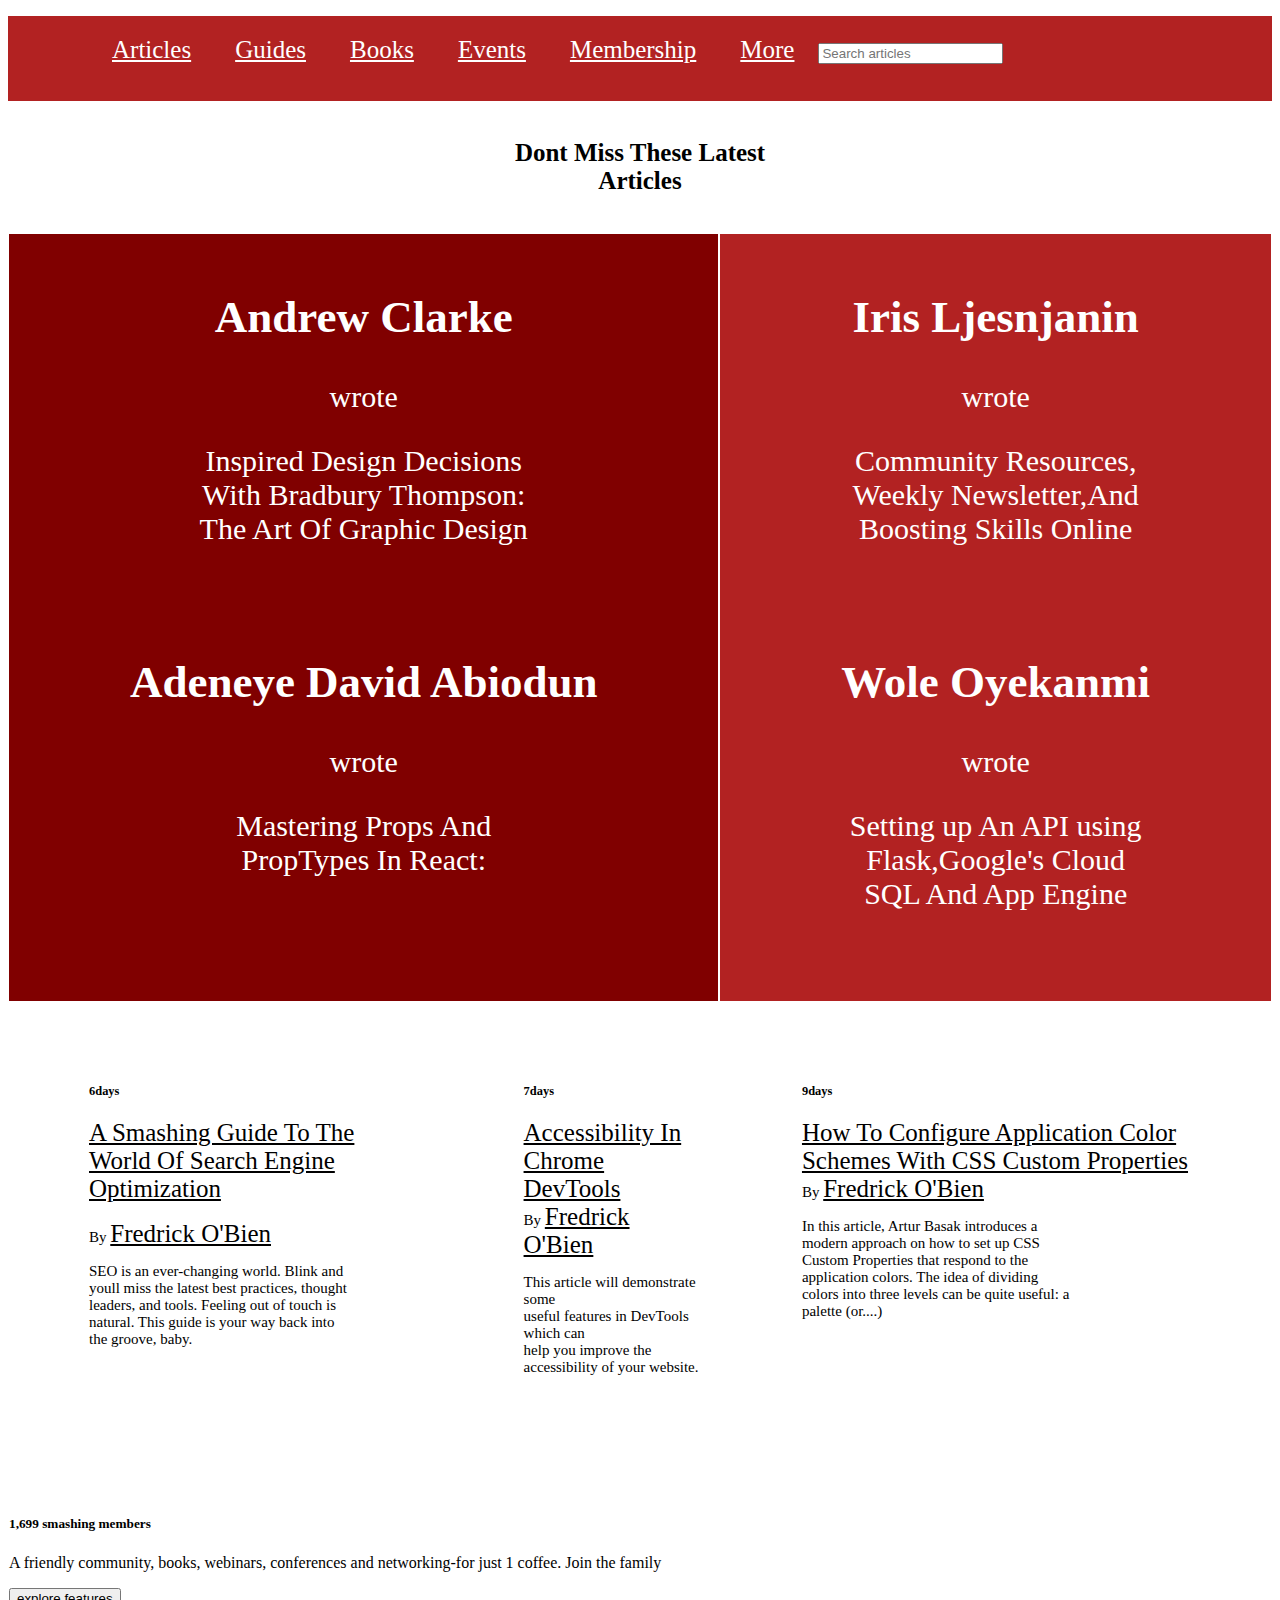
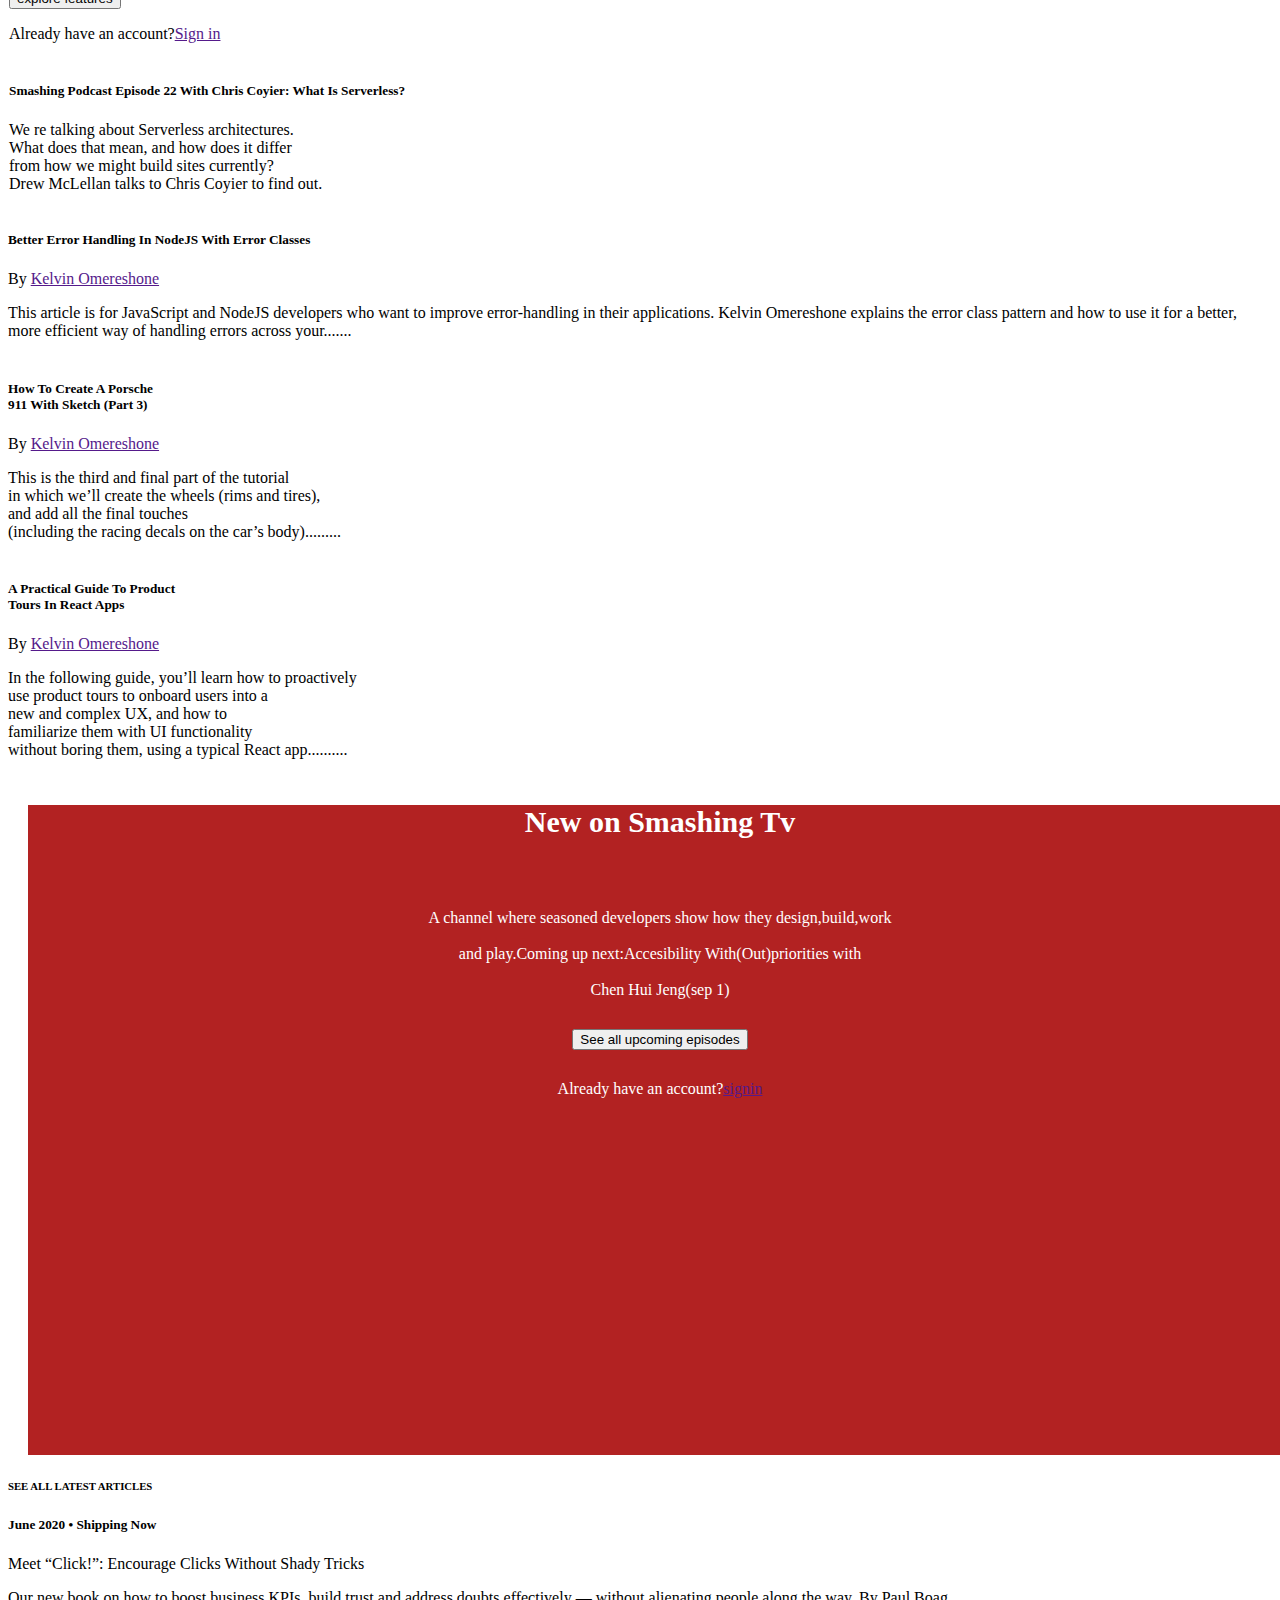
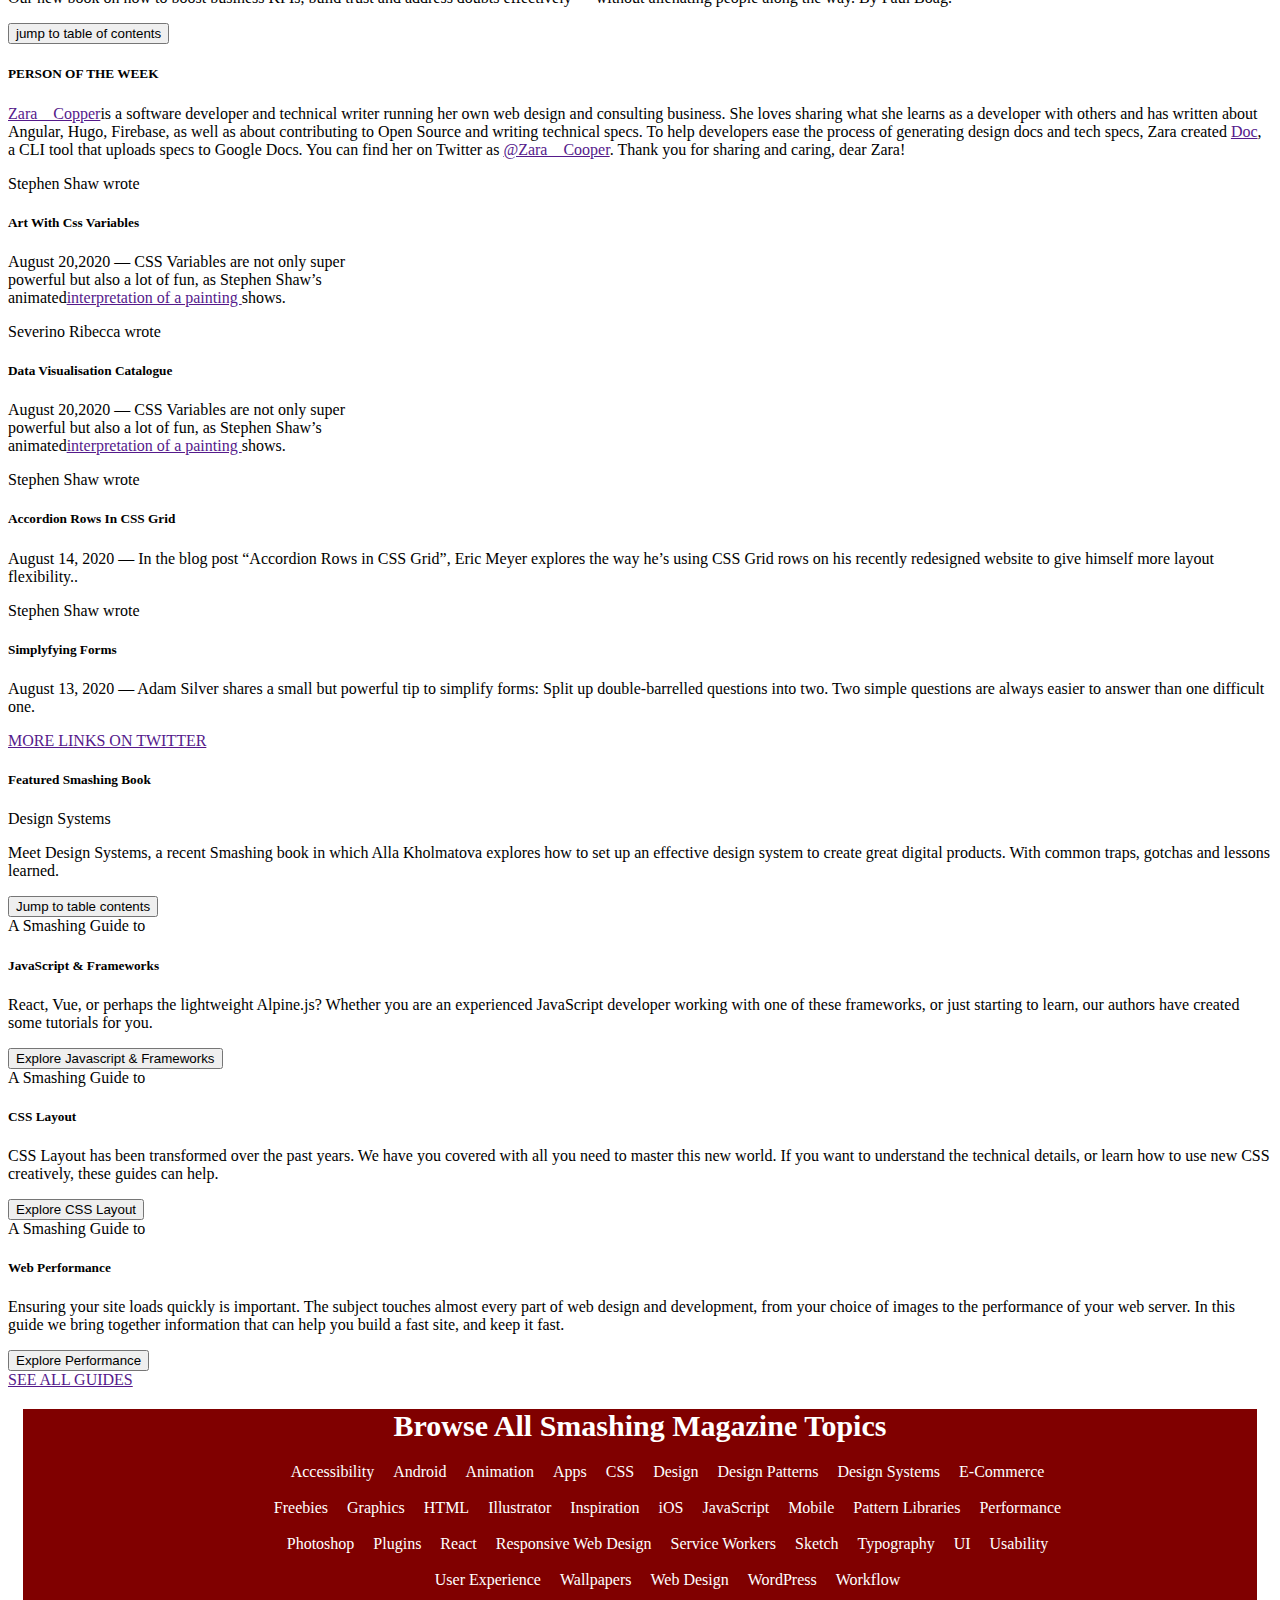
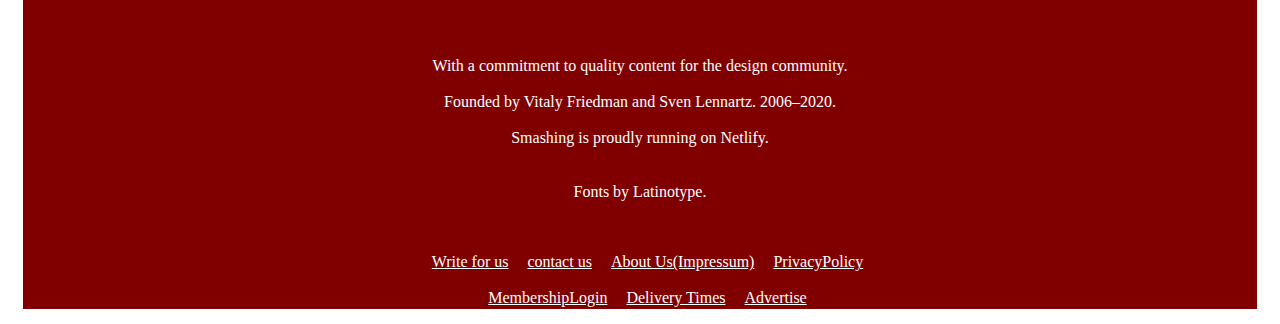
==== index.html @ a6d708fc "Add index.html and style.css" ====
<!DOCTYPE html>
<html>
<head>
	<title>Smashing Magazine</title>
	<link rel="stylesheet" type="text/css" href="style.css">
</head>
<body>
	<nav id="topbar">
		<ul>
			<li><a href=""><img src=""></a></li>
			<li><a href="">Articles</a></li>
			<li><a href="">Guides</a></li>
			<li><a href="">Books</a></li>
			<li><a href="">Events</a></li>
			<li><a href="">Membership</a></li>
			<li><a href="">More</a></li>
             <li><input type="search" name="search" placeholder="Search articles"></li>
		</ul>
		
	</nav>
	
		<div class="grid-container">

  <div class="item1">
  <h1>Dont Miss These Latest
  		<br>
Articles</h1>
 
</div>
  <div class="item2">
  	 <h2>Andrew Clarke</h2>
		<span>wrote</span>
		<p>Inspired Design Decisions<br> With Bradbury Thompson: <br>
		The Art Of Graphic Design</p>


		</div>
   <div class="item3">
   	<h2>Wole Oyekanmi</h2>
		<span>wrote</span>
		<p>Setting up An API using <br> Flask,Google's Cloud  <br>
		SQL And App Engine</p>
  
</div>
    <div class="item4">
    	<h2>Iris Ljesnjanin</h2>
		<span>wrote</span>
		<p>Community Resources,<br> Weekly Newsletter,And <br>
		Boosting Skills Online</p>
   
</div>
    <div class="item5">
     <h2>Adeneye David Abiodun</h2>
		<span>wrote</span>
		<p>Mastering Props And<br> PropTypes In React: <br>
		</p>
</div>
 
</div>

<div class="main">
	<div class="days6">
		<h5>6days</h5>
		<a href="">A Smashing Guide To The 

			World Of Search Engine  Optimization</a>
		<br>
		<br>
		<span>By <a href="">Fredrick O'Bien</a></span>
		<p>SEO is an ever-changing world. Blink and<br> 
		youll miss the latest best practices, thought <br>
		leaders, and tools. Feeling out of touch is<br>
	 natural. This guide is your way back into <br>
	the groove, baby.</p>
		
	</div>
	<div class="days7">
			<h5>7days</h5>
			<a href="">Accessibility In Chrome DevTools</a>
			
            <br>
			<span>By <a href="">Fredrick O'Bien</a></span>
		<p>This article will demonstrate some <br>
			useful features in DevTools which can <br>
		 help you improve the accessibility of your website.
      </p>
	</div>

	<div class="days9">
			<h5>9days</h5>
			<a href="">How To Configure Application 

		Color Schemes With CSS Custom Properties</a>
			<br>
			<span>By <a href="">Fredrick O'Bien</a></span>
		<p>In this article, Artur Basak introduces a <br>
		 modern approach on how to set up CSS <br>
		  Custom Properties that respond to the <br>
		   application colors. The idea of dividing <br>
		   colors into three levels can be quite useful: a <br>
		palette (or....)</p>
	</div>
	

			
	</div>
	
</div>

<div class="chatspot">
<div class="members">
	<h5>1,699 smashing  members</h5>
	<p> A friendly community, books, webinars, conferences and networking-for just 1 coffee.
Join the  family</p>
<button>explore features</button>
  <p>Already have an account?<a href="">Sign in</a></p>
	
</div>
<div class="podcast">
	<h5>Smashing Podcast Episode 22 With Chris Coyier: What Is Serverless?</h5>
	<p>We re talking about Serverless architectures.<br> 
		What does that mean, and how does it differ <br>
		from how we might build sites currently?<br>
	Drew McLellan talks to Chris Coyier to find out.</p>
</div>
</div>
<div class="contain">
<div class="con1">
	<h5>Better Error Handling In NodeJS With Error Classes</h5>
	<span>By <a href="">Kelvin Omereshone</a></span>
	<p>This article is for JavaScript and NodeJS developers who want to improve error-handling in their applications. Kelvin Omereshone explains the error class pattern and how to use it for a better, more efficient way of handling errors across your.......</p>
</div>
<div class="con2">
	<h5>How To Create A Porsche <br>911 With Sketch (Part 3)</h5>
	<span>By <a href="">Kelvin Omereshone</a></span>
	<p>This is the third and final part of the tutorial<br> in which we’ll create the wheels (rims and tires),<br> and add all the final touches<br> (including the racing decals on the car’s body).........</p>
</div>
		
<div class="con3">
	<h5>A Practical Guide To Product<br> Tours In React Apps</h5>
	<span>By <a href="">Kelvin Omereshone</a></span>
	<p>In the following guide, you’ll learn how to proactively <br>use product tours to onboard users into a <br>new and complex UX, and how to <br> familiarize them with UI functionality <br>without boring them, using a typical React app..........</p>
</div>
</div>
 <div class="smashingTv">
 	<center><h6>New on Smashing Tv</h6>
 	
	<p>A channel where seasoned  developers show how they design,build,work <br>
		<br>
	and play.Coming up next:Accesibility With(Out)priorities with
	<br>
	<br>
	 Chen Hui Jeng(sep 1)</p>
	<button>See all upcoming episodes</button>
	<p>Already have an account?<a href="">signin</a></p>
	</center>
 	
 </div>
 <div class="latest">
 	<h6>SEE ALL LATEST ARTICLES</h6>
 	
 </div>
 <div class="june2020">
 	<h5>June 2020 • Shipping Now</h5>
 	<span>Meet “Click!”: Encourage Clicks
Without Shady Tricks</span>
<p>Our new book on how to boost business KPIs, build trust and address doubts effectively — without alienating people along the way. By Paul Boag.</p>
<button>jump to table of contents</button>
<img src="">
 </div>
 <div class="personWeek">
 	<h5>PERSON OF THE WEEK</h5>

 	<p><a href="">Zara__Copper</a>is a software developer and technical writer running her own web design and consulting business. She loves sharing what she learns as a developer with others and has written about Angular, Hugo, Firebase, as well as about contributing to Open Source and writing technical specs. To help developers ease the process of generating design docs and tech specs, Zara created <a href="">Doc</a>, a CLI tool that uploads specs to Google Docs. You can find her on Twitter as <a href="">@Zara__Cooper</a>. Thank you for sharing and caring, dear Zara!</p>
 	
 </div>
 <div class="">
 	<div class="practical">
 		<span>Stephen Shaw wrote</span>
	<h5>Art With Css Variables</h5>
	
	<p>August 20,2020 — CSS Variables are not only super<br> powerful but also a lot of fun, as Stephen Shaw’s <br>animated<a href="">interpretation of a painting </a>shows.</p>
</div>

	<div class="data">
 		<span>Severino Ribecca wrote</span>
	<h5>Data Visualisation Catalogue</h5>
	
	<p>August 20,2020 — CSS Variables are not only super<br> powerful but also a lot of fun, as Stephen Shaw’s <br>animated<a href="">interpretation of a painting </a>shows.</p>
</div>

	<div class="accordion">
 		<span>Stephen Shaw wrote</span>
	<h5>Accordion Rows In CSS Grid</h5>
	
	<p>August 14, 2020 — In the blog post “Accordion Rows in CSS Grid”, Eric Meyer explores the way he’s using CSS Grid rows on his recently redesigned website to give himself more layout flexibility..</p>
</div>

<div class="forms">
 		<span>Stephen Shaw wrote</span>
	<h5>Simplyfying Forms</h5>
	
	<p>August 13, 2020 — Adam Silver shares a small but powerful tip to simplify forms: Split up double-barrelled questions into two. Two simple questions are always easier to answer than one difficult one.</p>
</div>

 </div>
 <div class="links">
 <a href="">MORE LINKS ON TWITTER</a>
 </div>
 <div class="smashingbox">
 	<h5>Featured Smashing Book</h5>
 	<span>Design Systems</span>
 	<p>Meet Design Systems, a recent Smashing book in which Alla Kholmatova explores how to set up an effective design system to create great digital products. With common traps, gotchas and lessons learned.</p>
 	<button>Jump to table contents</button>
 	
 </div>

<div>
 <div class="javaScriptframe">
 	<span>A Smashing Guide to</span>
 	<h5>JavaScript & Frameworks</h5>
 	<p>React, Vue, or perhaps the lightweight Alpine.js? Whether you are an experienced JavaScript developer working with one of these frameworks, or just starting to learn, our authors have created some tutorials for you.</p>
 	<button>Explore Javascript & Frameworks</button>
 	
 </div>

  <div class="javaScriptframe">
 	<span>A Smashing Guide to</span>
 	<h5>CSS Layout</h5>
 	<p>CSS Layout has been transformed over the past years. We have you covered with all you need to master this new world. If you want to understand the technical details, or learn how to use new CSS creatively, these guides can help.</p>
 	<button>Explore CSS Layout</button>
 	
 </div>
   <div class="javaScriptframe">
 	<span>A Smashing Guide to</span>
 	<h5>Web Performance</h5>
 	<p>Ensuring your site loads quickly is important. The subject touches almost every part of web design and development, from your choice of images to the performance of your web server. In this guide we bring together information that can help you build a fast site, and keep it fast.</p>
 	<button>Explore Performance</button>
 	
 </div>

<div class="newsletter">
	
</div>


</div>
<div class="see">
	<a href="">SEE ALL GUIDES</a>
	
</div>
<footer>
	<center>
	<h6>Browse All Smashing Magazine Topics</h6>
	<ul>

		<li>Accessibility</li>
		<li>Android</li>
		<li>Animation</li>
		<li>Apps</li>
		<li>CSS</li>
		<li>Design</li>
		<li>Design Patterns</li>
		<li>Design  Systems</li>
		<li>E-Commerce</li>
		<br>
		<br>
		<li> Freebies</li>
		<li>Graphics</li>
		<li>HTML</li>
		<li>Illustrator</li>
		<li>Inspiration</li>
		<li>iOS</li>
		<li>JavaScript</li>
		<li>Mobile</li>
		<li>Pattern Libraries</li>
		<li>Performance</li>
		<br>
		<br>
		<li>Photoshop</li>
		<li>Plugins</li>
		<li>React</li>
		<li>Responsive Web Design</li>
		<li>Service Workers</li>
		<li>Sketch</li>
		<li>Typography</li>
		<li>UI</li>
		<li>Usability</li>
		<br>
		<br>
		<li>User Experience</li>
		<li>Wallpapers</li>
		<li>Web Design</li>
		<li>WordPress</li>
		<li>Workflow</li>
	</ul>
	<br>
	<br>

	<p>With a commitment to quality content for the design community.
		<br>
		<br>

Founded by Vitaly Friedman and Sven Lennartz. 2006–2020.
<br>
<br>

Smashing is proudly running on Netlify.
<br>
<br>
<br>

Fonts by Latinotype.</p>
<br>
<br>
<a href="">Write for us</a>
<a href="">contact us</a>
<a href=""> About Us(Impressum)</a>
<a href="">PrivacyPolicy</a>
<br>
<br>
<a href="">MembershipLogin</a>
<a href="">Delivery Times</a>
<a href="">Advertise</a>
</center>
</footer>
</body>
</html>
---- style.css ----
#topbar{
	width: 100%;
	height: 85px;
	background-color: #B22222;
	
}
 #topbar a{
	color: white;
	font-size: 25px;
	margin: 20px;
	font-family: Mija;
}

 #topbar ul{
	list-style: none;
    padding-top: 20px;
	min-width: 696px;

}
ul li{
	display: inline;
}
h1{
	color: black;
	font-size: 25px;
}
h2{
	font-family: Mija;
}
h5{
	font-family: Elena;
}

.item1{grid-area: header;}
.item2 { grid-area: menu; }
.item3 { grid-area: left; }
.item4 { grid-area: right; }
.item5 { grid-area: midleft; }

.con1{grid-area: cleft;}
.con2{grid-area: cmiddle;}
.con3{grid-area:cright;}
.contain{
	display: grid;
	grid-template-areas: 
	'cleft cleft cleft'
	'cmiddle cmiddle cmiddle'
	'cright cright cright';
	grid-gap: 2px;
}

.members{grid-area:mleft;}
.podcast{grid-area: mright;}



.grid-container {
  display: grid;
  grid-template-areas:
    'header header header header header header'
    'menu menu menu right right right'
    ' menu menu menu right right right'
    'midleft midleft midleft left left left';
     grid-gap: 2px;
    padding: 1px;

}

.chatspot{
	display: grid;
	grid-template-areas: 
	'mleft mleft mleft'
	'mright mright mright';
	grid-gap: 2px;
	padding: 1px;
}
.members{

}


.days6{grid-area:dayleft; }
.days7{grid-area:daymiddle; }
.days9{grid-area:dayright; }


.main{
	display: grid;
	grid-template-areas: 
	'dayleft dayleft dayleft'
	'daymiddle daymiddle daymiddle'
	'dayright dayright dayright';
	grid-gap: 2px;
	padding: 1px;
	margin: 30px;
}
.main >div{
 padding: 20px 0;
font-family:Calibri Bold,AvenirNext,Avenir,-apple-system,BlinkMacSystemFont,Roboto Slab,Droid Serif,Segoe UI,Oxygen-Sans,Ubuntu,Cantarell,Georgia,serif;
 font-size: 15px;
  color: black;
  margin: 50px;

}
.main {

}
.days7 a{
	color: black;
	font-size: 25px;
}
.days6 a{
	color: black;
	font-size: 25px;
}
.days9 a{
	color: black;
	font-size: 25px;
}


.grid-container > div {
   padding: 20px 0;
  font-size: 30px;
  color: white;
  text-align: center;
}
.item3{
	background-color:#B22222;
	height: 100%;
	
}
.item4{
	background-color:#B22222;
	height: 100%;
	width: 100%;
}
.item2{
	background-color:#800000;
	height: 100%;
	}
.item5{
	background-color:#800000;
	height: 100%;
	
}
.main{
	display: inline-flex;
}
footer{
	background-color:#800000;
	height: 500px;
	margin: 15px;
	
}
footer h6{
text-align: center;
  margin: 20px;
  color: white;
  font-size: 30px;
}
footer ul li{
	color: white;
	margin-left: 15px;

}
footer a {
	color: white;
	margin-left: 15px;

}
footer p{
	color: white;
}
.smashingTv{
	background-color: #B22222;
	width: 100%;
	height: 650px;
	margin-left: 20px;
	margin-right: 20px;
}
.smashingTv h6{
	color: white;
	font-size: 30px;
	margin-top: 30px;
}
.smashingTv p{
	color: white;
	margin: 30px;
}
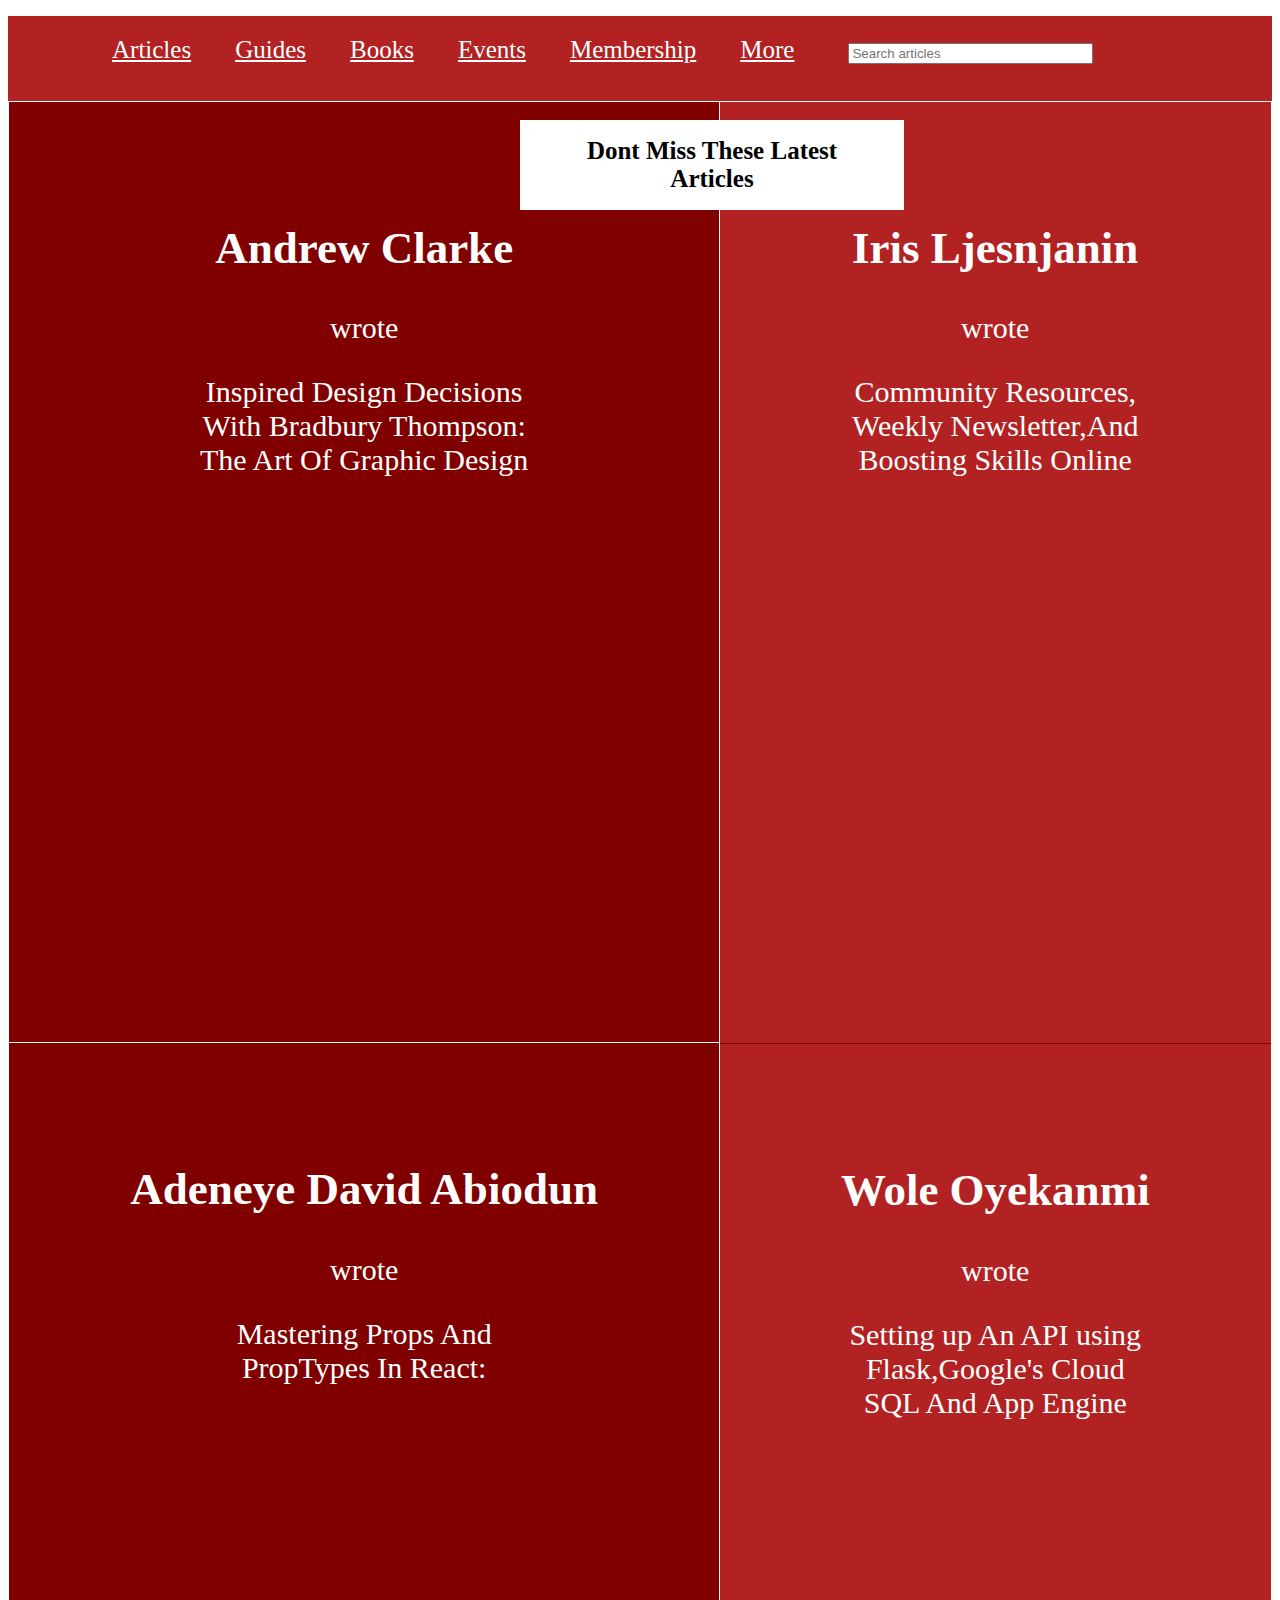
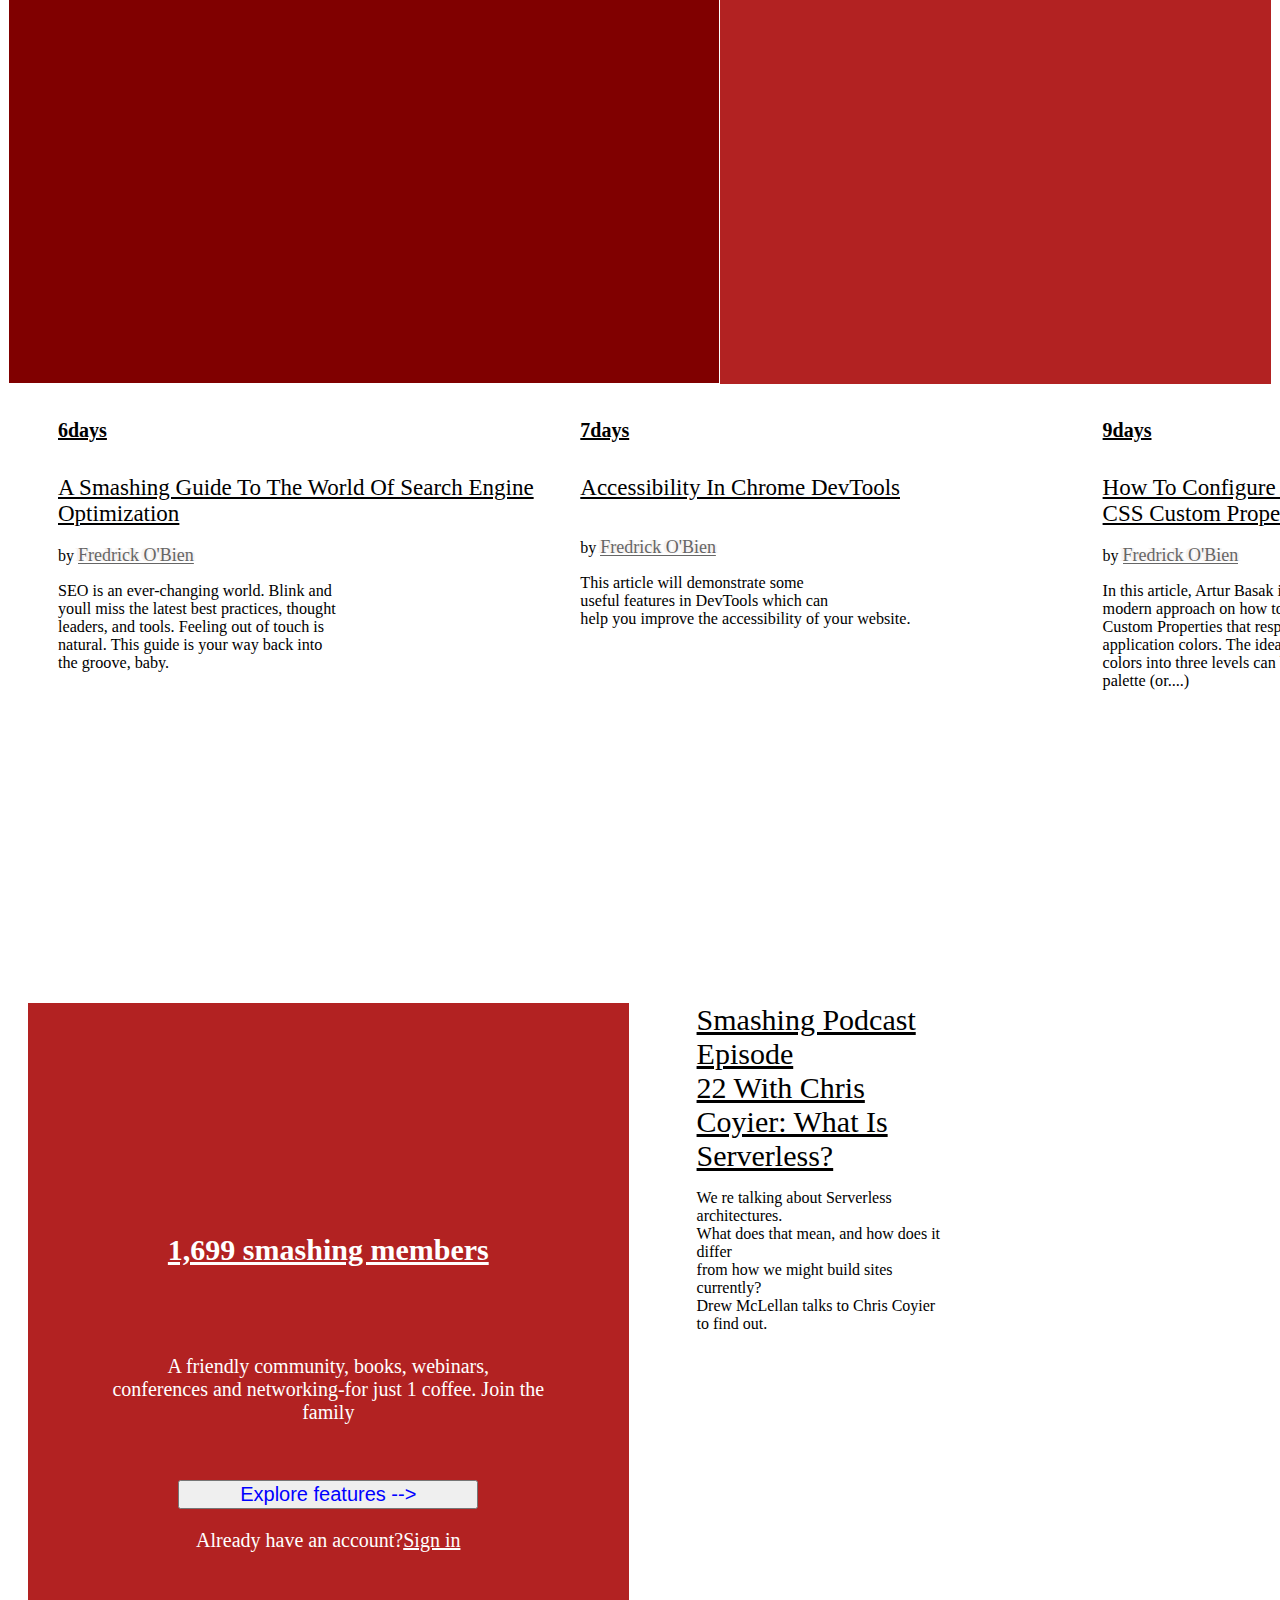
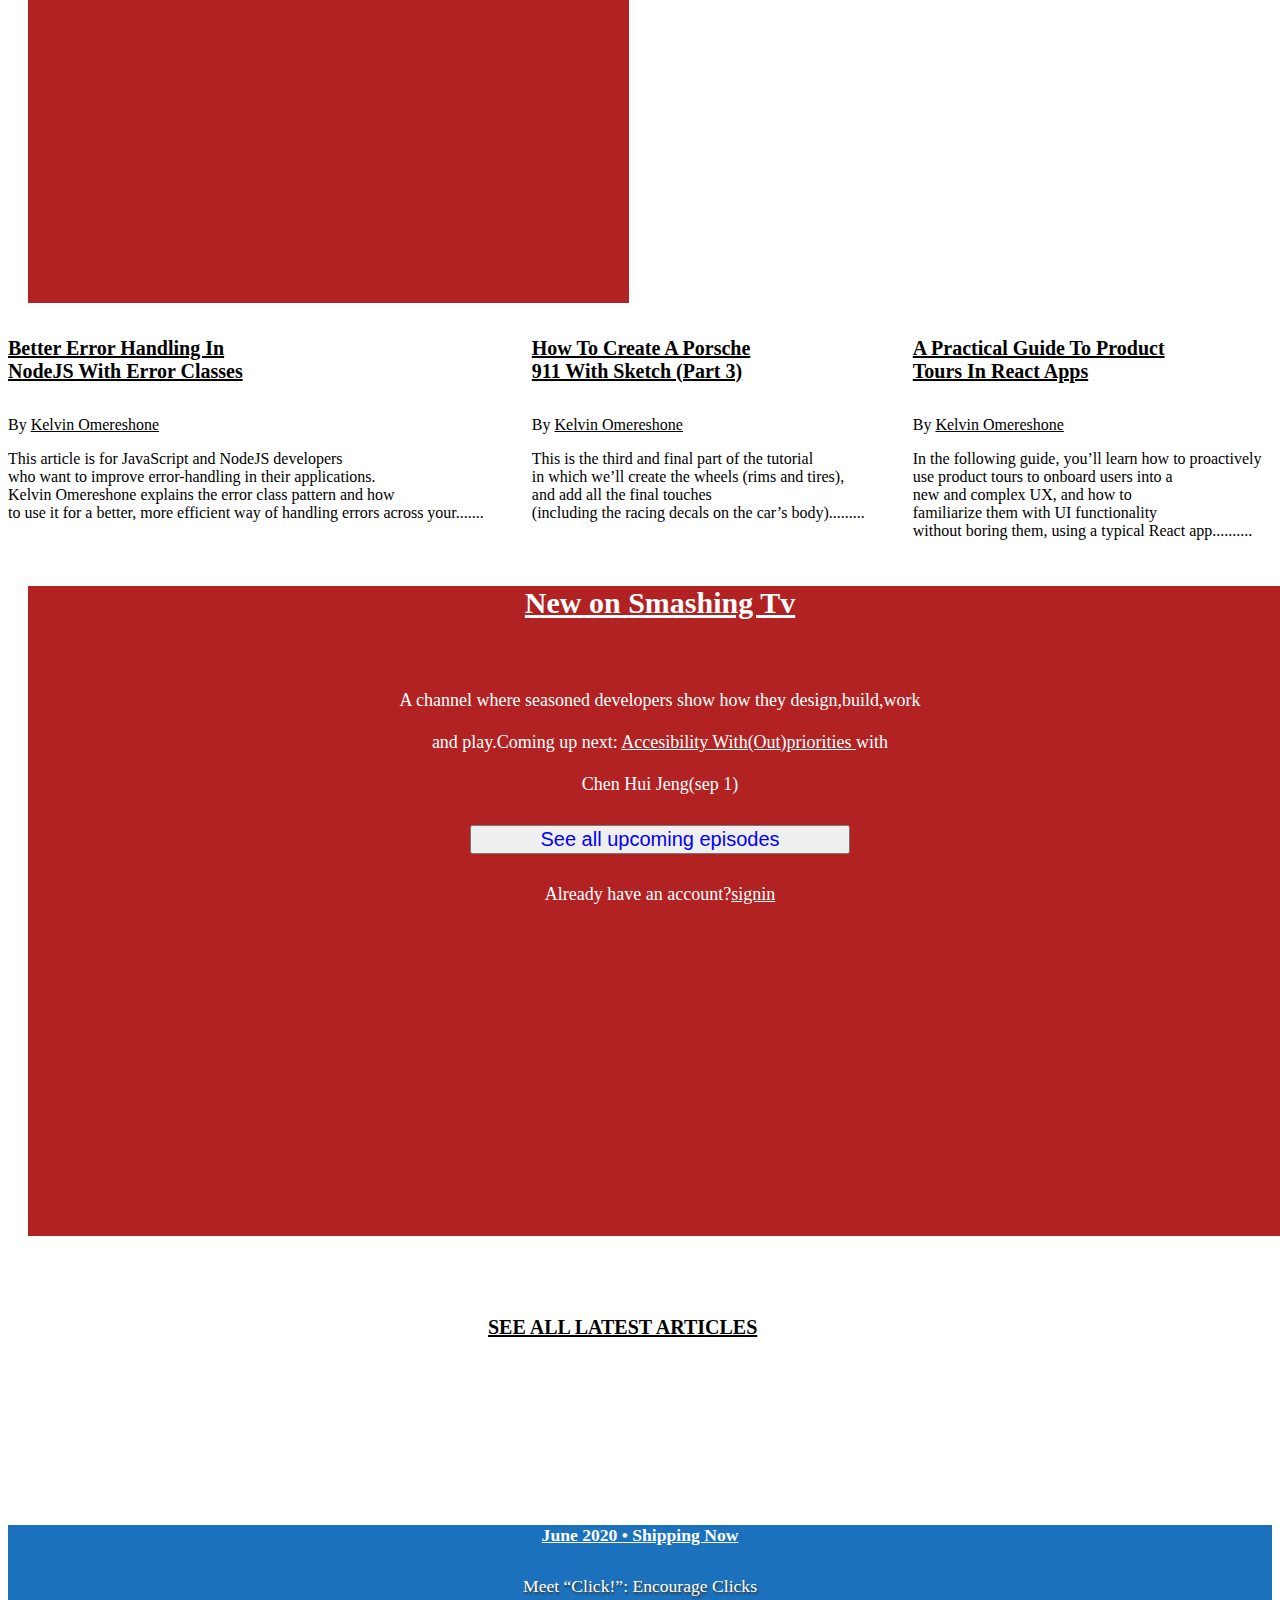
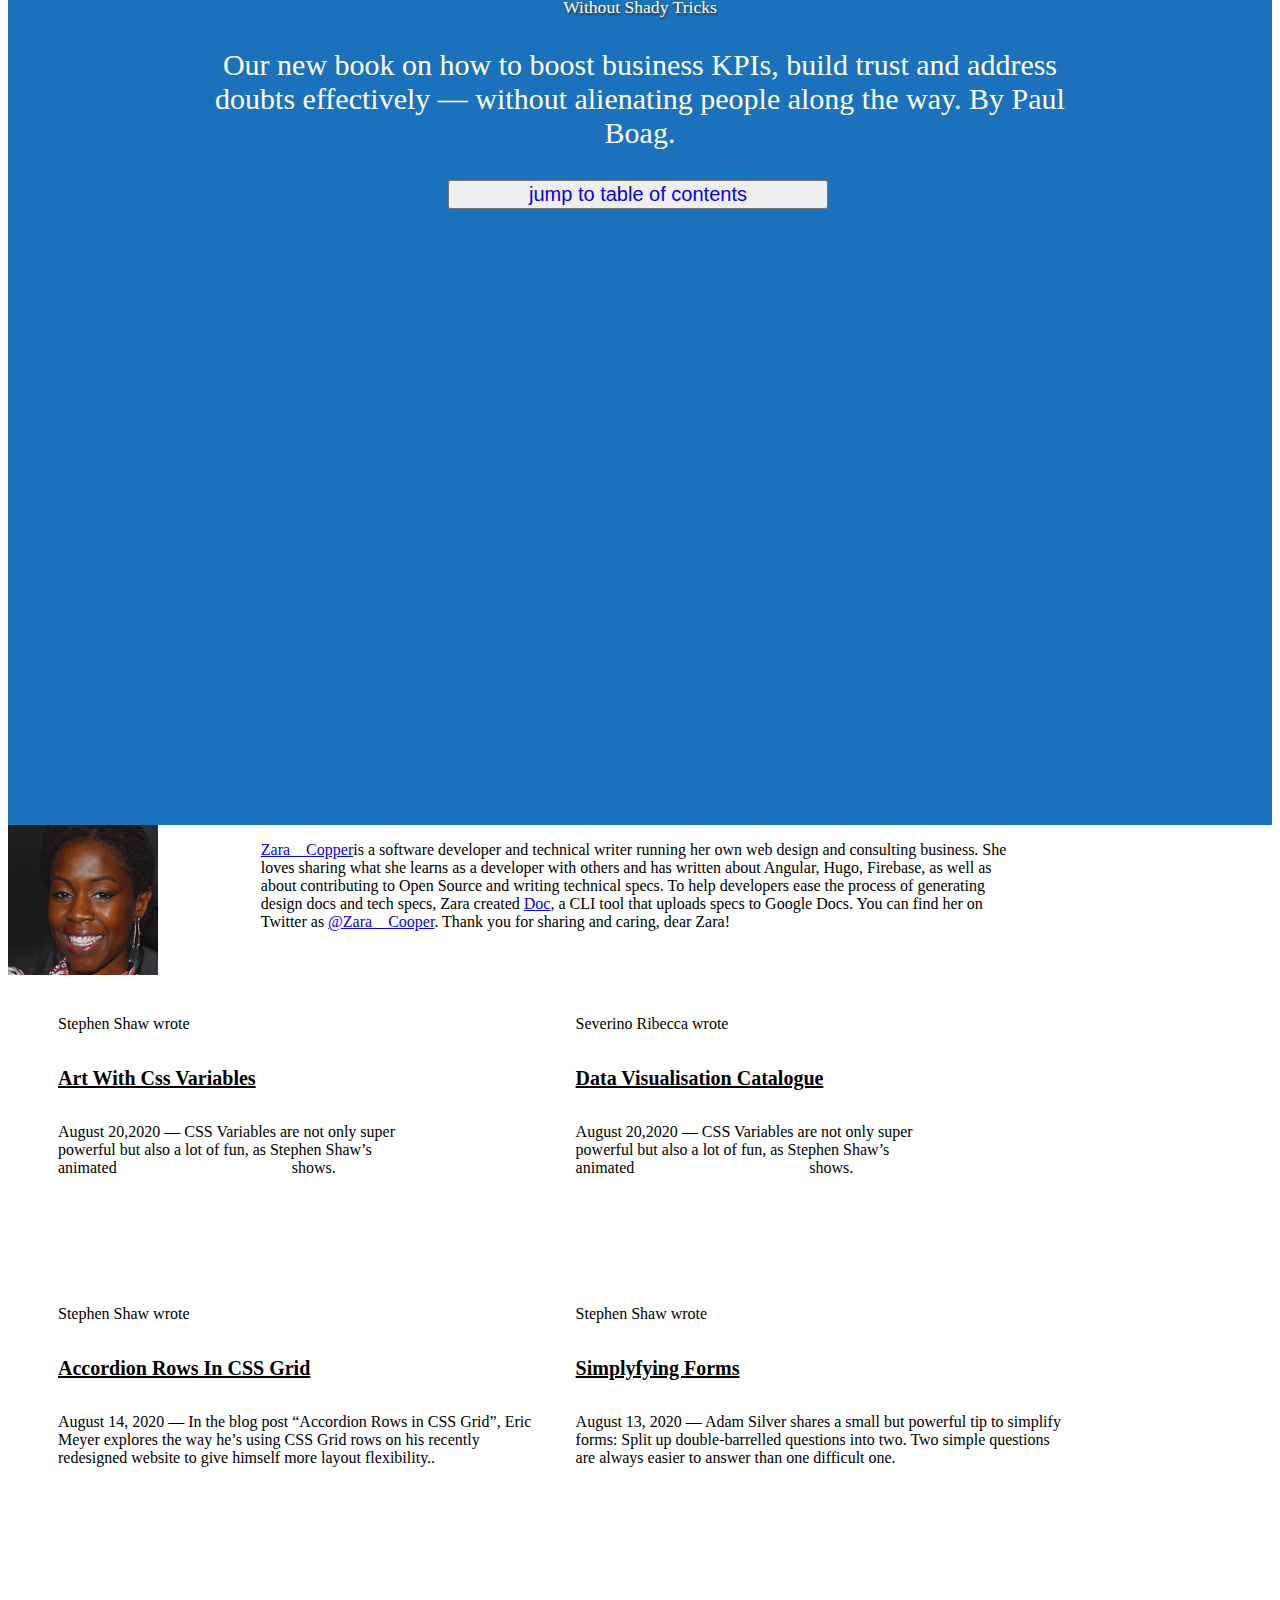
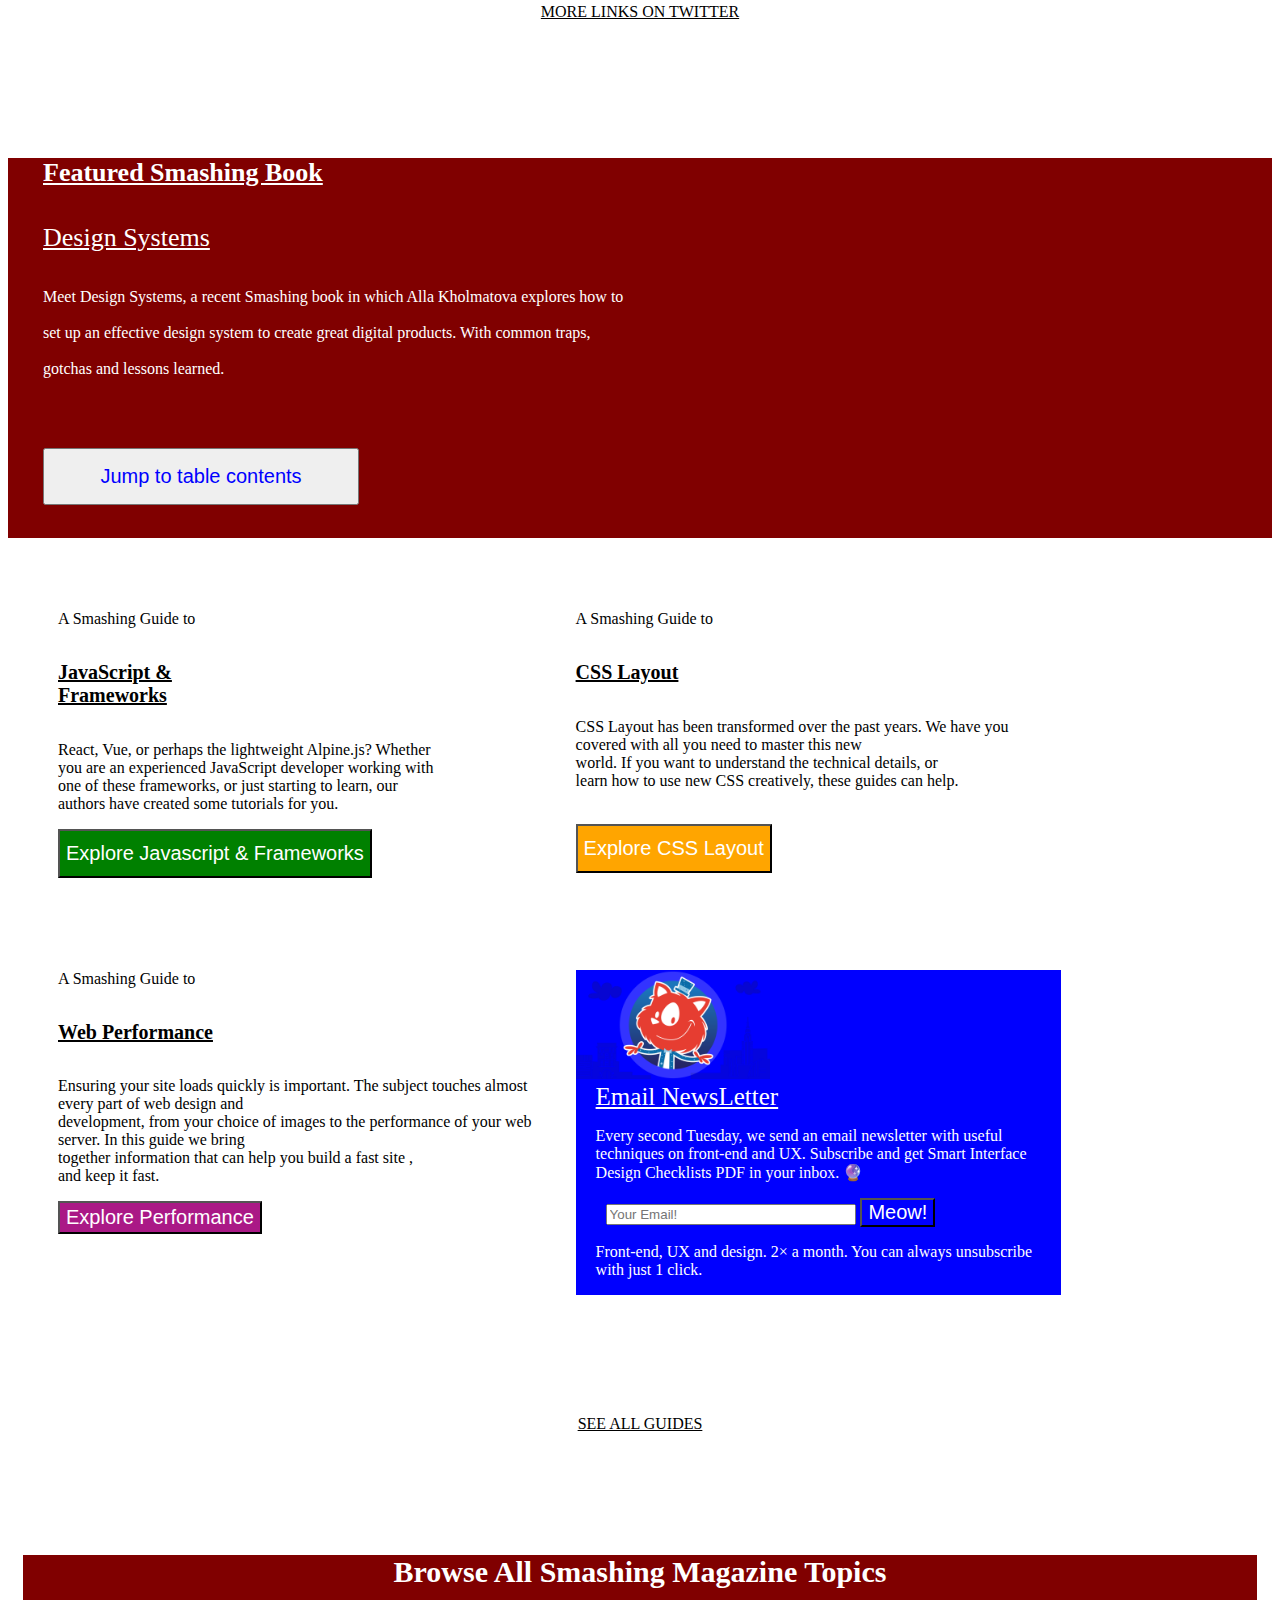
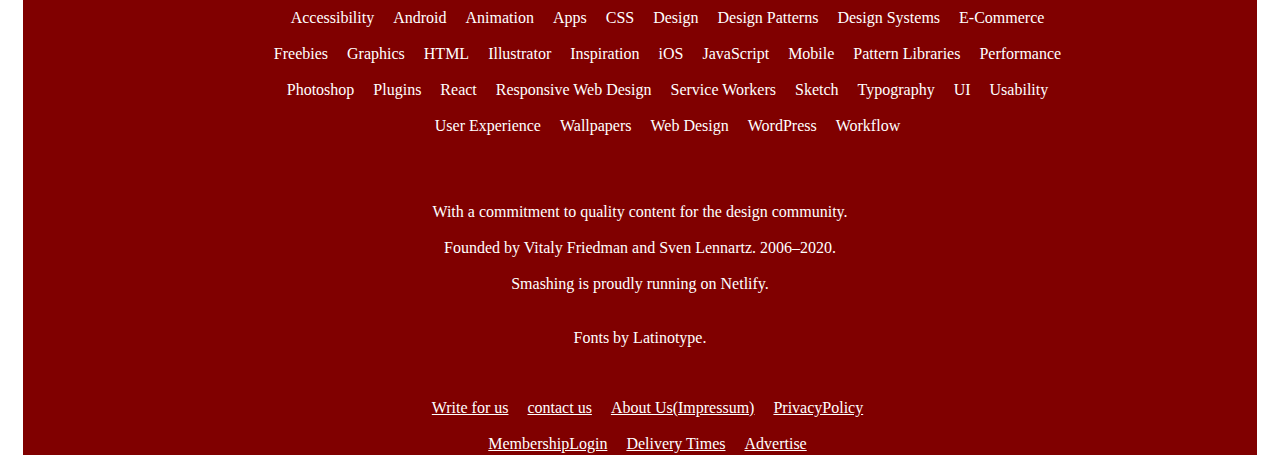
==== commit 25f7d18a: "Add doll.jpg index.html logo.jpg ny20.png style.css zara.png" ====
--- a/index.html
+++ b/index.html
@@ -14,19 +14,22 @@
 			<li><a href="">Events</a></li>
 			<li><a href="">Membership</a></li>
 			<li><a href="">More</a></li>
-             <li><input type="search" name="search" placeholder="Search articles"></li>
+             <li><input type="search" name="search"  id="search" placeholder="Search articles"></li>
 		</ul>
+		<div class="header-latest">
+	   
+	   	<h1>Dont Miss These Latest
+	  			<br>
+        Articles
+
+</h1>
+</div>
 		
 	</nav>
 	
+
 		<div class="grid-container">
 
-  <div class="item1">
-  <h1>Dont Miss These Latest
-  		<br>
-Articles</h1>
- 
-</div>
   <div class="item2">
   	 <h2>Andrew Clarke</h2>
 		<span>wrote</span>
@@ -59,14 +62,14 @@
 </div>
 
 <div class="main">
-	<div class="days6">
+	<div class="days">
 		<h5>6days</h5>
 		<a href="">A Smashing Guide To The 
-
-			World Of Search Engine  Optimization</a>
-		<br>
-		<br>
-		<span>By <a href="">Fredrick O'Bien</a></span>
+			World Of Search Engine  
+			Optimization</a>
+		<br>
+		<br>
+		<span>by <a href="">Fredrick O'Bien</a></span>
 		<p>SEO is an ever-changing world. Blink and<br> 
 		youll miss the latest best practices, thought <br>
 		leaders, and tools. Feeling out of touch is<br>
@@ -74,25 +77,29 @@
 	the groove, baby.</p>
 		
 	</div>
-	<div class="days7">
+	<div class="days">
 			<h5>7days</h5>
 			<a href="">Accessibility In Chrome DevTools</a>
-			
+		
             <br>
-			<span>By <a href="">Fredrick O'Bien</a></span>
+             <br>
+              <br>
+            
+            
+
+			<span>by <a href="">Fredrick O'Bien</a></span>
 		<p>This article will demonstrate some <br>
 			useful features in DevTools which can <br>
 		 help you improve the accessibility of your website.
       </p>
 	</div>
 
-	<div class="days9">
+	<div class="days">
 			<h5>9days</h5>
-			<a href="">How To Configure Application 
-
-		Color Schemes With CSS Custom Properties</a>
+			<a href="">How To Configure Application Color Schemes With CSS Custom Properties</a>
 			<br>
-			<span>By <a href="">Fredrick O'Bien</a></span>
+			 <br>
+			<span>by <a href="">Fredrick O'Bien</a></span>
 		<p>In this article, Artur Basak introduces a <br>
 		 modern approach on how to set up CSS <br>
 		  Custom Properties that respond to the <br>
@@ -107,17 +114,23 @@
 	
 </div>
 
-<div class="chatspot">
+<div class="main2">
+<div class="members1">
+	<h5>1,699 smashing  members</h5>
+	<br>
+	<p> A friendly community, books, webinars,<br>
+	 conferences and networking-for just 1 coffee.
+Join the <br> family</p>
+<br>
+<br>
+<button>Explore features --></button>
+  <p>Already have an account?<a href="">Sign in</a></p>
+	
+
+</div>
 <div class="members">
-	<h5>1,699 smashing  members</h5>
-	<p> A friendly community, books, webinars, conferences and networking-for just 1 coffee.
-Join the  family</p>
-<button>explore features</button>
-  <p>Already have an account?<a href="">Sign in</a></p>
-	
-</div>
-<div class="podcast">
-	<h5>Smashing Podcast Episode 22 With Chris Coyier: What Is Serverless?</h5>
+	<a href="">Smashing Podcast Episode <br> 22 With Chris Coyier: What Is  <br>
+	Serverless?</a>
 	<p>We re talking about Serverless architectures.<br> 
 		What does that mean, and how does it differ <br>
 		from how we might build sites currently?<br>
@@ -125,29 +138,34 @@
 </div>
 </div>
 <div class="contain">
-<div class="con1">
-	<h5>Better Error Handling In NodeJS With Error Classes</h5>
+<div class="con">
+	<h5>Better Error Handling In <br>NodeJS With Error Classes</h5>
+
 	<span>By <a href="">Kelvin Omereshone</a></span>
-	<p>This article is for JavaScript and NodeJS developers who want to improve error-handling in their applications. Kelvin Omereshone explains the error class pattern and how to use it for a better, more efficient way of handling errors across your.......</p>
-</div>
-<div class="con2">
+	<p>This article is for JavaScript and NodeJS developers <br>
+	 who want to improve error-handling in their applications. <br>
+	Kelvin Omereshone explains the error class pattern and how <br>
+to use it for a better, more efficient way of handling errors across your.......</p>
+</div>
+<div class="con">
 	<h5>How To Create A Porsche <br>911 With Sketch (Part 3)</h5>
 	<span>By <a href="">Kelvin Omereshone</a></span>
 	<p>This is the third and final part of the tutorial<br> in which we’ll create the wheels (rims and tires),<br> and add all the final touches<br> (including the racing decals on the car’s body).........</p>
 </div>
 		
-<div class="con3">
+<div class="con">
 	<h5>A Practical Guide To Product<br> Tours In React Apps</h5>
 	<span>By <a href="">Kelvin Omereshone</a></span>
 	<p>In the following guide, you’ll learn how to proactively <br>use product tours to onboard users into a <br>new and complex UX, and how to <br> familiarize them with UI functionality <br>without boring them, using a typical React app..........</p>
 </div>
 </div>
  <div class="smashingTv">
- 	<center><h6>New on Smashing Tv</h6>
- 	
+ 	 <center><h6>New on Smashing Tv</h6></center>
+ 	<center>
 	<p>A channel where seasoned  developers show how they design,build,work <br>
 		<br>
-	and play.Coming up next:Accesibility With(Out)priorities with
+	
+	and play.Coming up next: <a href="">Accesibility With(Out)priorities </a> with
 	<br>
 	<br>
 	 Chen Hui Jeng(sep 1)</p>
@@ -157,24 +175,43 @@
  	
  </div>
  <div class="latest">
- 	<h6>SEE ALL LATEST ARTICLES</h6>
+ 	 
+ 	 	<h6>SEE ALL LATEST ARTICLES</h6>
+ 	
  	
  </div>
  <div class="june2020">
+ 	<center>
  	<h5>June 2020 • Shipping Now</h5>
- 	<span>Meet “Click!”: Encourage Clicks
-Without Shady Tricks</span>
-<p>Our new book on how to boost business KPIs, build trust and address doubts effectively — without alienating people along the way. By Paul Boag.</p>
+ 	<span>Meet “Click!”: Encourage Clicks<br>
+Without Shady Tricks <br></span>
+<p>Our new book on how to boost business KPIs, build trust and address <br>
+ doubts effectively — without alienating people along the way. By Paul<br>
+  Boag.</p>
 <button>jump to table of contents</button>
 <img src="">
- </div>
+</center>
+ </div>
+
+
+
  <div class="personWeek">
- 	<h5>PERSON OF THE WEEK</h5>
-
+ 
+ 	<div>
+
+ 		<img src="zara.png" width="50px;">
+ 	</div>
+
+ <div class="zara">
  	<p><a href="">Zara__Copper</a>is a software developer and technical writer running her own web design and consulting business. She loves sharing what she learns as a developer with others and has written about Angular, Hugo, Firebase, as well as about contributing to Open Source and writing technical specs. To help developers ease the process of generating design docs and tech specs, Zara created <a href="">Doc</a>, a CLI tool that uploads specs to Google Docs. You can find her on Twitter as <a href="">@Zara__Cooper</a>. Thank you for sharing and caring, dear Zara!</p>
- 	
- </div>
- <div class="">
+ </div>
+
+ 	
+ </div>
+ <br>
+ <br>
+
+ <div class="gridit">
  	<div class="practical">
  		<span>Stephen Shaw wrote</span>
 	<h5>Art With Css Variables</h5>
@@ -204,49 +241,70 @@
 </div>
 
  </div>
- <div class="links">
- <a href="">MORE LINKS ON TWITTER</a>
+ </div>
+ <div class="links" >
+  <center><a href="">MORE LINKS ON TWITTER</a></center>
  </div>
  <div class="smashingbox">
  	<h5>Featured Smashing Book</h5>
  	<span>Design Systems</span>
- 	<p>Meet Design Systems, a recent Smashing book in which Alla Kholmatova explores how to set up an effective design system to create great digital products. With common traps, gotchas and lessons learned.</p>
+ 	<p>Meet Design Systems, a recent Smashing book in which Alla Kholmatova explores how to <br> <br>
+ 		set up an effective 
+
+ 		design system to create great digital products. With common traps,<br> 
+ 		<br>gotchas and lessons learned.</p>
  	<button>Jump to table contents</button>
  	
  </div>
-
-<div>
- <div class="javaScriptframe">
+ <br>
+ <br>
+ <br>
+ <br>
+
+<div class="gridit2">
+ <div class="javaScript">
  	<span>A Smashing Guide to</span>
- 	<h5>JavaScript & Frameworks</h5>
- 	<p>React, Vue, or perhaps the lightweight Alpine.js? Whether you are an experienced JavaScript developer working with one of these frameworks, or just starting to learn, our authors have created some tutorials for you.</p>
+ 	<h5>JavaScript & <br> Frameworks</h5>
+ 	<p>React, Vue, or perhaps the lightweight Alpine.js? Whether <br> you are an experienced JavaScript developer working with <br>one of these frameworks, or just starting to learn, our <br> authors have created some tutorials for you.</p>
  	<button>Explore Javascript & Frameworks</button>
  	
  </div>
 
-  <div class="javaScriptframe">
+  <div class="css">
  	<span>A Smashing Guide to</span>
  	<h5>CSS Layout</h5>
- 	<p>CSS Layout has been transformed over the past years. We have you covered with all you need to master this new world. If you want to understand the technical details, or learn how to use new CSS creatively, these guides can help.</p>
+ 	<p>CSS Layout has been transformed over the past years. We have you covered with all you need to master this new <br>world. If you want to understand the technical details, or <br> learn how to use new CSS creatively, these guides can help.</p>
+ 	<br>
+ 	
  	<button>Explore CSS Layout</button>
  	
  </div>
-   <div class="javaScriptframe">
+   <div class="web">
  	<span>A Smashing Guide to</span>
  	<h5>Web Performance</h5>
- 	<p>Ensuring your site loads quickly is important. The subject touches almost every part of web design and development, from your choice of images to the performance of your web server. In this guide we bring together information that can help you build a fast site, and keep it fast.</p>
+ 	<p>Ensuring your site loads quickly is important. The subject touches almost every part of web design and <br> development, from your choice of images to the performance of your web server. In this guide we bring  <br>together information that can help you build a fast site , <br>
+ 	and keep it fast.</p>
+
  	<button>Explore Performance</button>
  	
  </div>
 
 <div class="newsletter">
-	
+	<img src="ny20.png" width="40%">
+	<br>
+	<label>Email NewsLetter</label>
+	<p>Every second Tuesday, we send an email newsletter with useful techniques on front-end and UX. Subscribe and get Smart Interface Design Checklists PDF in your inbox. 🔮</p>
+	<input type="email" name="email" id="email" placeholder="Your Email!">
+	<button>Meow!</button>
+	
+	<p>Front-end, UX and design. 2× a month.
+You can always unsubscribe with just 1 click.</p>
 </div>
 
 
 </div>
 <div class="see">
-	<a href="">SEE ALL GUIDES</a>
+	<center><a href="">SEE ALL GUIDES</a></center>
 	
 </div>
 <footer>
--- a/style.css
+++ b/style.css
@@ -1,7 +1,9 @@
+
 #topbar{
 	width: 100%;
 	height: 85px;
 	background-color: #B22222;
+
 	
 }
  #topbar a{
@@ -20,6 +22,14 @@
 ul li{
 	display: inline;
 }
+.header-latest{
+	width: 30%;
+    margin-left: 40%;
+	background-color: white;
+	position: absolute;
+	text-align: center;
+	top: 120px;
+	}
 h1{
 	color: black;
 	font-size: 25px;
@@ -29,93 +39,32 @@
 }
 h5{
 	font-family: Elena;
-}
-
-.item1{grid-area: header;}
+text-decoration-line: underline;
+font-size: 20px;
+}
+#search{
+	width: 20%;
+}
+
 .item2 { grid-area: menu; }
 .item3 { grid-area: left; }
 .item4 { grid-area: right; }
 .item5 { grid-area: midleft; }
 
-.con1{grid-area: cleft;}
-.con2{grid-area: cmiddle;}
-.con3{grid-area:cright;}
-.contain{
-	display: grid;
-	grid-template-areas: 
-	'cleft cleft cleft'
-	'cmiddle cmiddle cmiddle'
-	'cright cright cright';
-	grid-gap: 2px;
-}
-
-.members{grid-area:mleft;}
-.podcast{grid-area: mright;}
-
 
 
 .grid-container {
+
+	
   display: grid;
   grid-template-areas:
-    'header header header header header header'
+   
     'menu menu menu right right right'
     ' menu menu menu right right right'
     'midleft midleft midleft left left left';
-     grid-gap: 2px;
+     grid-gap: 0.2px;
     padding: 1px;
 
-}
-
-.chatspot{
-	display: grid;
-	grid-template-areas: 
-	'mleft mleft mleft'
-	'mright mright mright';
-	grid-gap: 2px;
-	padding: 1px;
-}
-.members{
-
-}
-
-
-.days6{grid-area:dayleft; }
-.days7{grid-area:daymiddle; }
-.days9{grid-area:dayright; }
-
-
-.main{
-	display: grid;
-	grid-template-areas: 
-	'dayleft dayleft dayleft'
-	'daymiddle daymiddle daymiddle'
-	'dayright dayright dayright';
-	grid-gap: 2px;
-	padding: 1px;
-	margin: 30px;
-}
-.main >div{
- padding: 20px 0;
-font-family:Calibri Bold,AvenirNext,Avenir,-apple-system,BlinkMacSystemFont,Roboto Slab,Droid Serif,Segoe UI,Oxygen-Sans,Ubuntu,Cantarell,Georgia,serif;
- font-size: 15px;
-  color: black;
-  margin: 50px;
-
-}
-.main {
-
-}
-.days7 a{
-	color: black;
-	font-size: 25px;
-}
-.days6 a{
-	color: black;
-	font-size: 25px;
-}
-.days9 a{
-	color: black;
-	font-size: 25px;
 }
 
 
@@ -127,26 +76,311 @@
 }
 .item3{
 	background-color:#B22222;
-	height: 100%;
-	
+	height: 100vh;
+	border-top: 0.1px solid #800000;
 }
 .item4{
 	background-color:#B22222;
-	height: 100%;
-	width: 100%;
+	height: 100vh;
+	
+	border-bottom: 0.1px solid #B22222;
 }
 .item2{
 	background-color:#800000;
-	height: 100%;
+	height: 100vh;
+	
+	}
+.grid-container h2{
+	margin-top: 100px;	
+	}
+.item4 h2{
+	margin-top: 100px;	
 	}
 .item5{
 	background-color:#800000;
+	height: 100vh;
+
+	
+}
+a{
+	color: white;
+}
+button{
+	font-size: 20px;
+	color: blue;
+}
+
+.main{
+	margin-left: 50px;
+	display: inline-grid;
+     
+	grid-template-columns: 30% 30% 30%;
+	grid-column-gap: 3em;
+	grid-row-gap: 7em;
+	
+}
+.main2{
+	display: inline-grid;
+	grid-template-columns: 70% 30%;
+	grid-gap: 3em;
+	color: white;
+
+
+
+}
+.main2 button{
+	width: 50%;
+}
+.contain{
+	display: grid;
+	grid-template-columns: 30% 30% 30%;
+	grid-gap: 3em;
+}
+.contain a{
+	color: black;
+	text-decoration-line: underline;
+}
+.members1{
+	background-color:#B22222;
+	
+	height: 100vh;
+	margin-top: 168px;
+    margin-left: 20px;
+    text-align: center;
+
+
+}
+.members1 h5 {
+	margin-top: 230px;
+	font-size: 30px;
+}
+.members1 p{
+	font-size: 20px;
+}
+.members{
+	color: black;
+	margin-top: 168px;
+	margin-left: 20px;
+}
+.members a{
+	color: black;
+	font-size: 30px;
+}
+.days{
+	width: 55vh;
+	height: 50vh;
+}
+.days a{
+	color:black;
+	font-size: 23px;
+}
+.days p{
+	font-size: calc(.85em + .2vw);
+
+}
+.days h5{
+	font-family: Elena;
+}
+.days span a{
+	color: #666;
+    text-decoration: none;
+    padding: 10px 0;
+    background-image: linear-gradient(#666,#666);
+    background-repeat: no-repeat;
+    background-size: 100% 1px;
+    background-position: cenpadding: 10px 0;
+    background-image: linear-gradient(#666,#666);
+    background-repeat: no-repeat;
+    background-size: 100% 1px;
+    background-position: center bottom 29%;
+    background-origin: padding-box;
+    text-shadow: 1px 0 #f6f3f2, 2px 0 #f6f3f2, 1px 0 #f6f3f2, -1px 0 #f6f3f2, -2px 0 #f6f3f2, -3px 0 #f6f3f2;
+    transition: color .1s ease-out;ter bottom 29%;
+    background-origin: padding-box;
+    text-shadow: 1px 0 #f6f3f2, 2px 0 #f6f3f2, 1px 0 #f6f3f2, -1px 0 #f6f3f2, -2px 0 #f6f3f2, -3px 0 #f6f3f2;
+    transition: color .1s ease-out;
+    font-size: 18px;
+}
+.contain{
+	display: inline-flex;
+	grid-auto-columns: auto;
+}
+
+.smashingTv{
+	background-color: #B22222;	
+
+}
+.smashingTv button{
+	width: 30%;
+	
+}
+.smashingTv h6{
+text-decoration-line: underline;
+
+}
+.smashingTv p{
+	font-size: 18px;
+	
+}
+
+.latest{
+	width: 100vh;
+	height: 20vh;
+	margin-left: 480px;
+}
+.latest h6{
+	margin-top: 80px;
+	text-decoration-line: underline;
+	font-size: 20px;
+}
+.june2020{
+	background-color: #1b71bb;
+	box-sizing: border-box;
+	width: 100%;
+	height: 100vh;
+}
+.june2020 button{
+	width: 30%;
+}
+.june2020 h5{
+	font-weight: 700;
+font-size: 1.1em;
+color: white;
+}
+.june2020 span{
+	color: white;
+	text-shadow: 1px 2px 2px #383636;
+   font-size: 1.1em;
+}
+.june2020 p{
+	color: white;
+	font-size: 30px;
+
+}
+.zara a{
+	color: blue;
+
+}
+.personWeek{
+	display: grid;
+	grid-template-columns: 20% 60%;
+	
+}
+.personWeek img{
+	width: 150px;
+}
+.gridit{
+	margin-left: 50px;
+	display: inline-grid;
+	grid-template-columns: 40% 40%;
+	grid-column-gap: 2em;
+	grid-row-gap: 7em;
+}
+.smashingbox{
+	background-color:#800000;
+	height: 380px;
+
+}
+.smashingbox h5 {
+	color: white;
+	margin: 35px;
+	font-size: 26px;
+}
+.smashingbox span {
+	color: white;
+	margin: 35px;
+	font-size: 26px;
+	text-decoration-line: underline;
+}
+.smashingbox p{
+	color: white;
+	margin: 35px;
+}
+.smashingbox button{
+	margin: 35px;
+	width: 25%;
+	height: 15%;
+}
+.gridit2{
+	margin-left: 50px;
+	display: inline-grid;
+     
+	grid-template-columns: 40% 40%;
+	grid-column-gap: 2em;
+	grid-row-gap: 7em;
+}
+ .gridit2 button{
+	color: white;
+}
+.javaScript button{
+	width: auto;
+	height: 20%;
+	background-color: green;
+	box-sizing: border-box;
+
+}
+.css button{
+	width: auto;
+	height: 20%;
+	background-color: orange;
+	box-sizing: border-box;
+
+}
+.web button{
+	width: auto;
+	height: 10%;
+	background-color:#aa1986;;
+	box-sizing: border-box;
+
+}
+.newsletter{
+	color: white;
+	
+}
+.newsletter  label{
+	text-decoration-line: underline;
+	margin-left: 20px;
+	font-size: 25px;
+}
+.newsletter p{
+	margin-left: 20px;
+}
+.newsletter button{
+	width:auto;
+	background-color: blue; 
+
+}
+input{
+	margin-left: 30px;
+	width: 50%;
+}
+.links a{
+
+	text-decoration-line: underline;
+	color: black;
+}
+.links{
+	margin-top: 120px;
+	height:120px;
+}
+.see a{
+
+	text-decoration-line: underline;
+	color: black;
+}
+.see{
+	margin-top: 120px;
+	height:120px;
+}
+.newsletter{
+	background-color: blue;
 	height: 100%;
-	
-}
-.main{
-	display: inline-flex;
-}
+}
+
+
+
+
+
 footer{
 	background-color:#800000;
 	height: 500px;
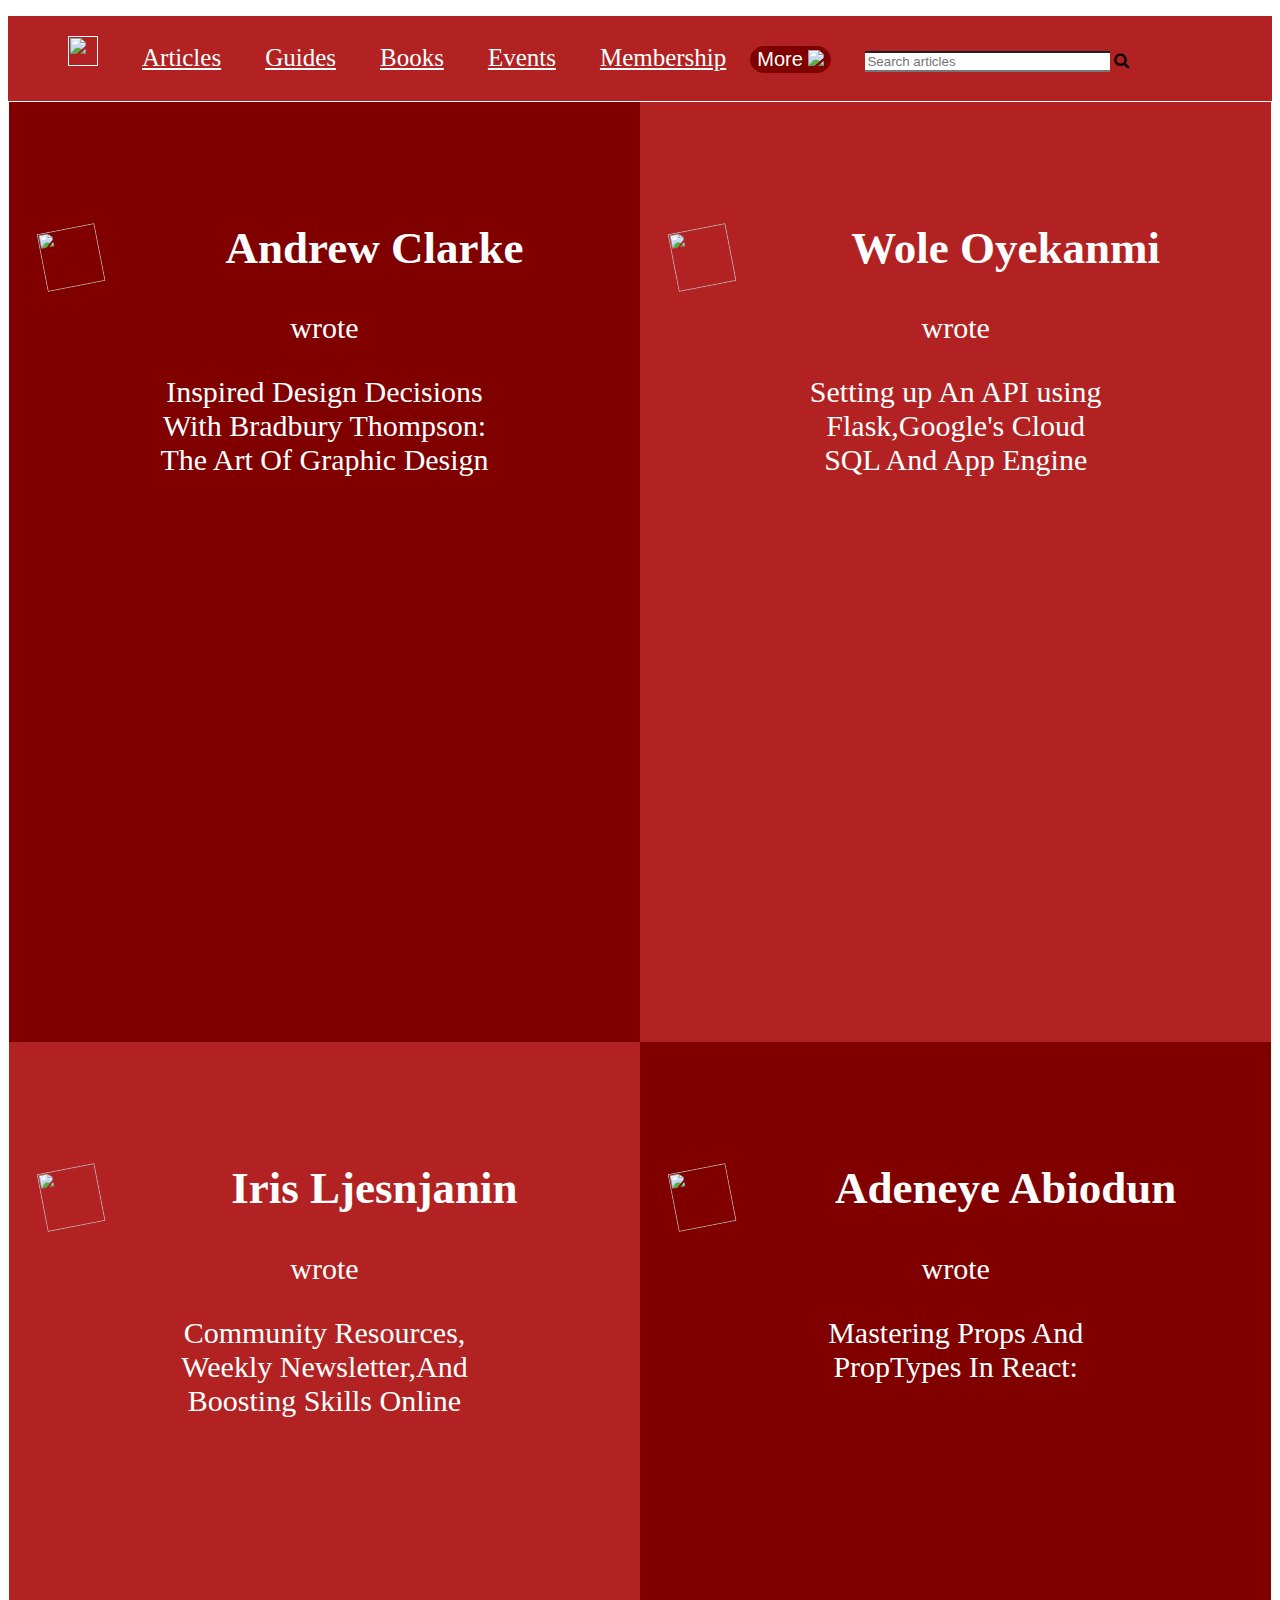
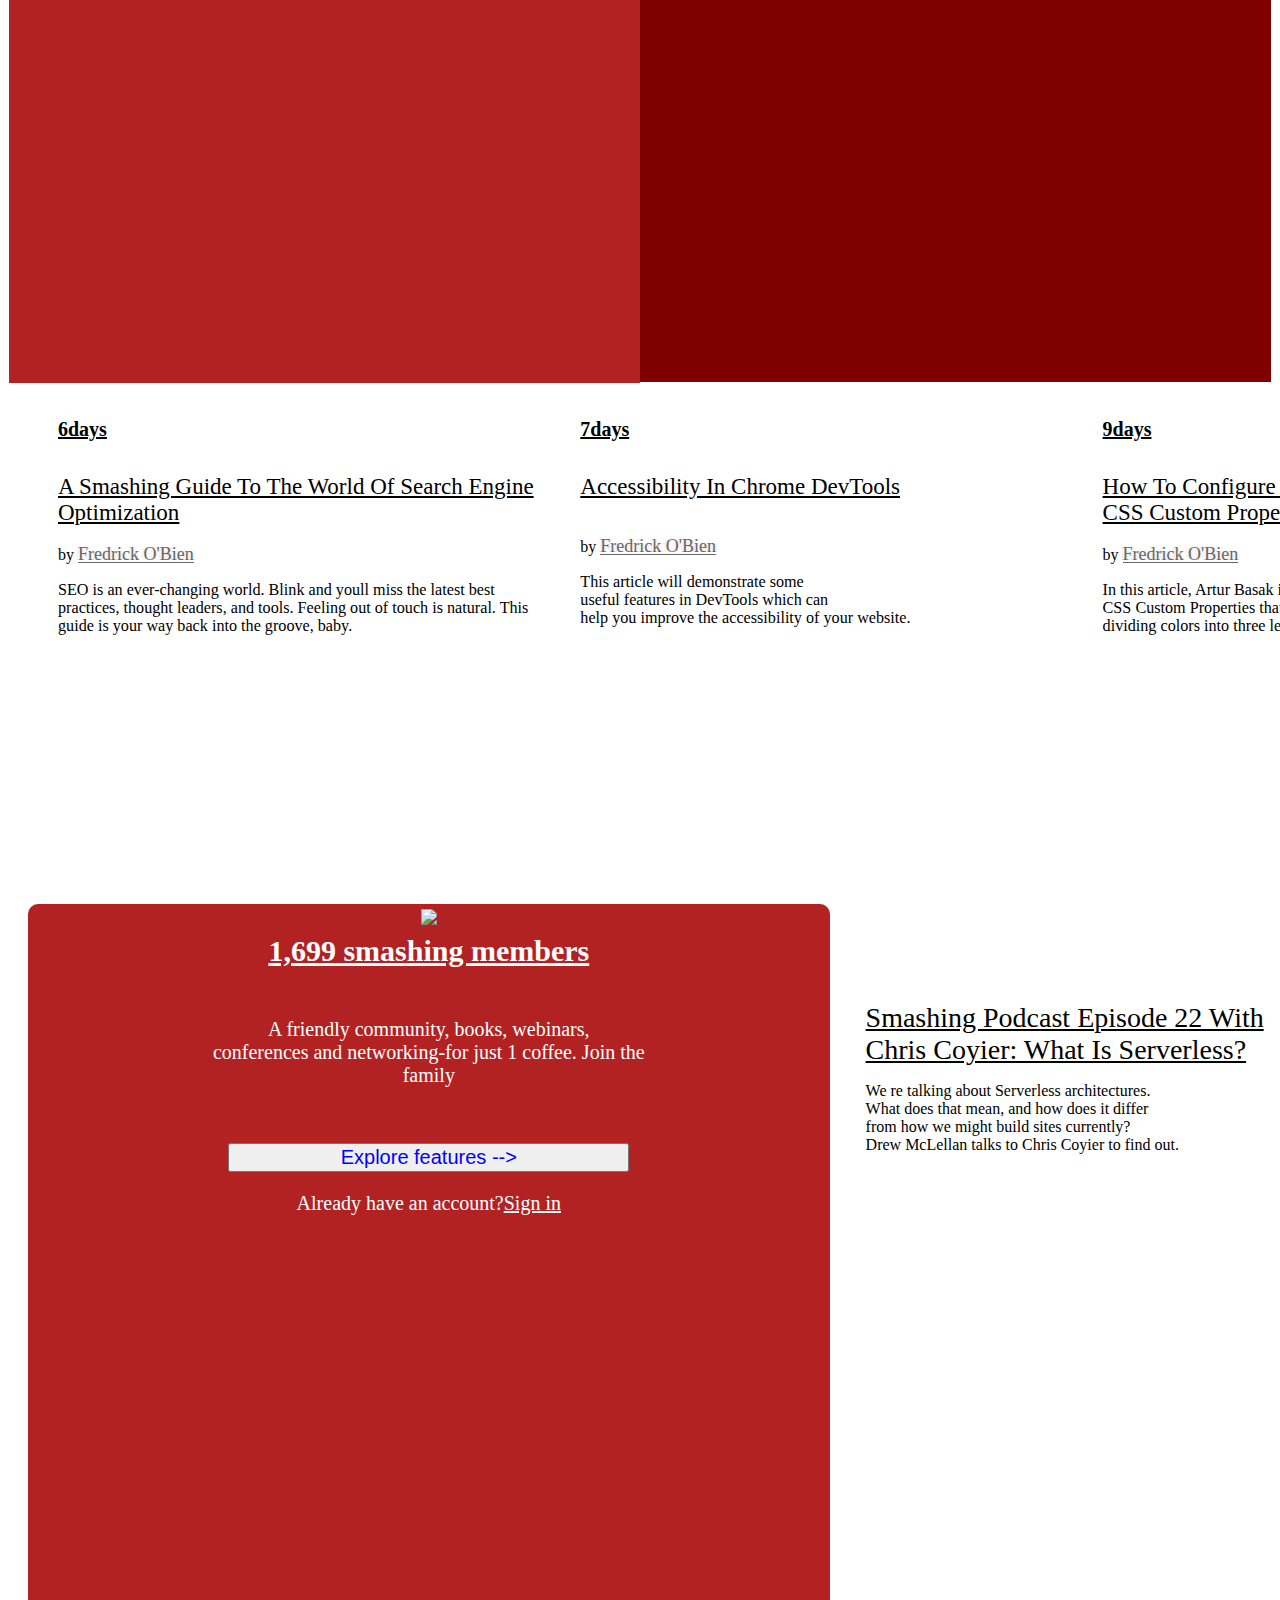
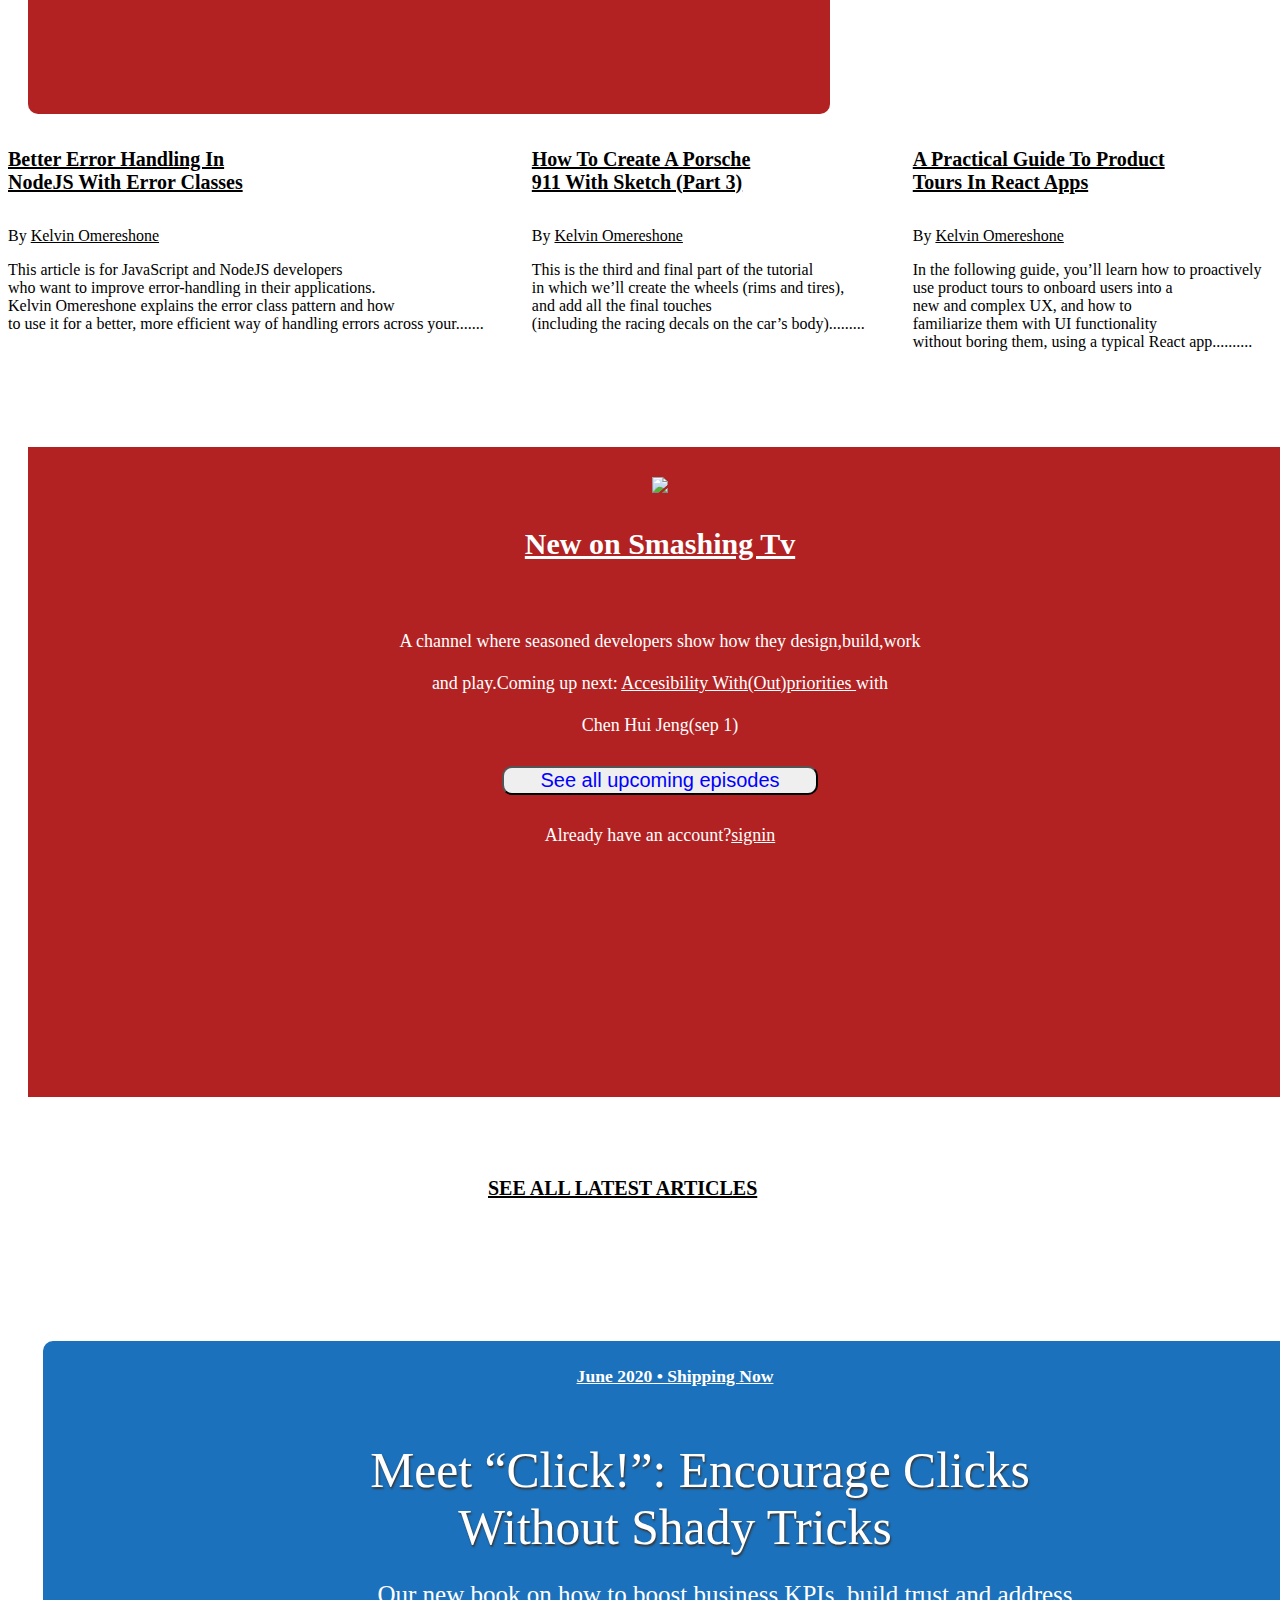
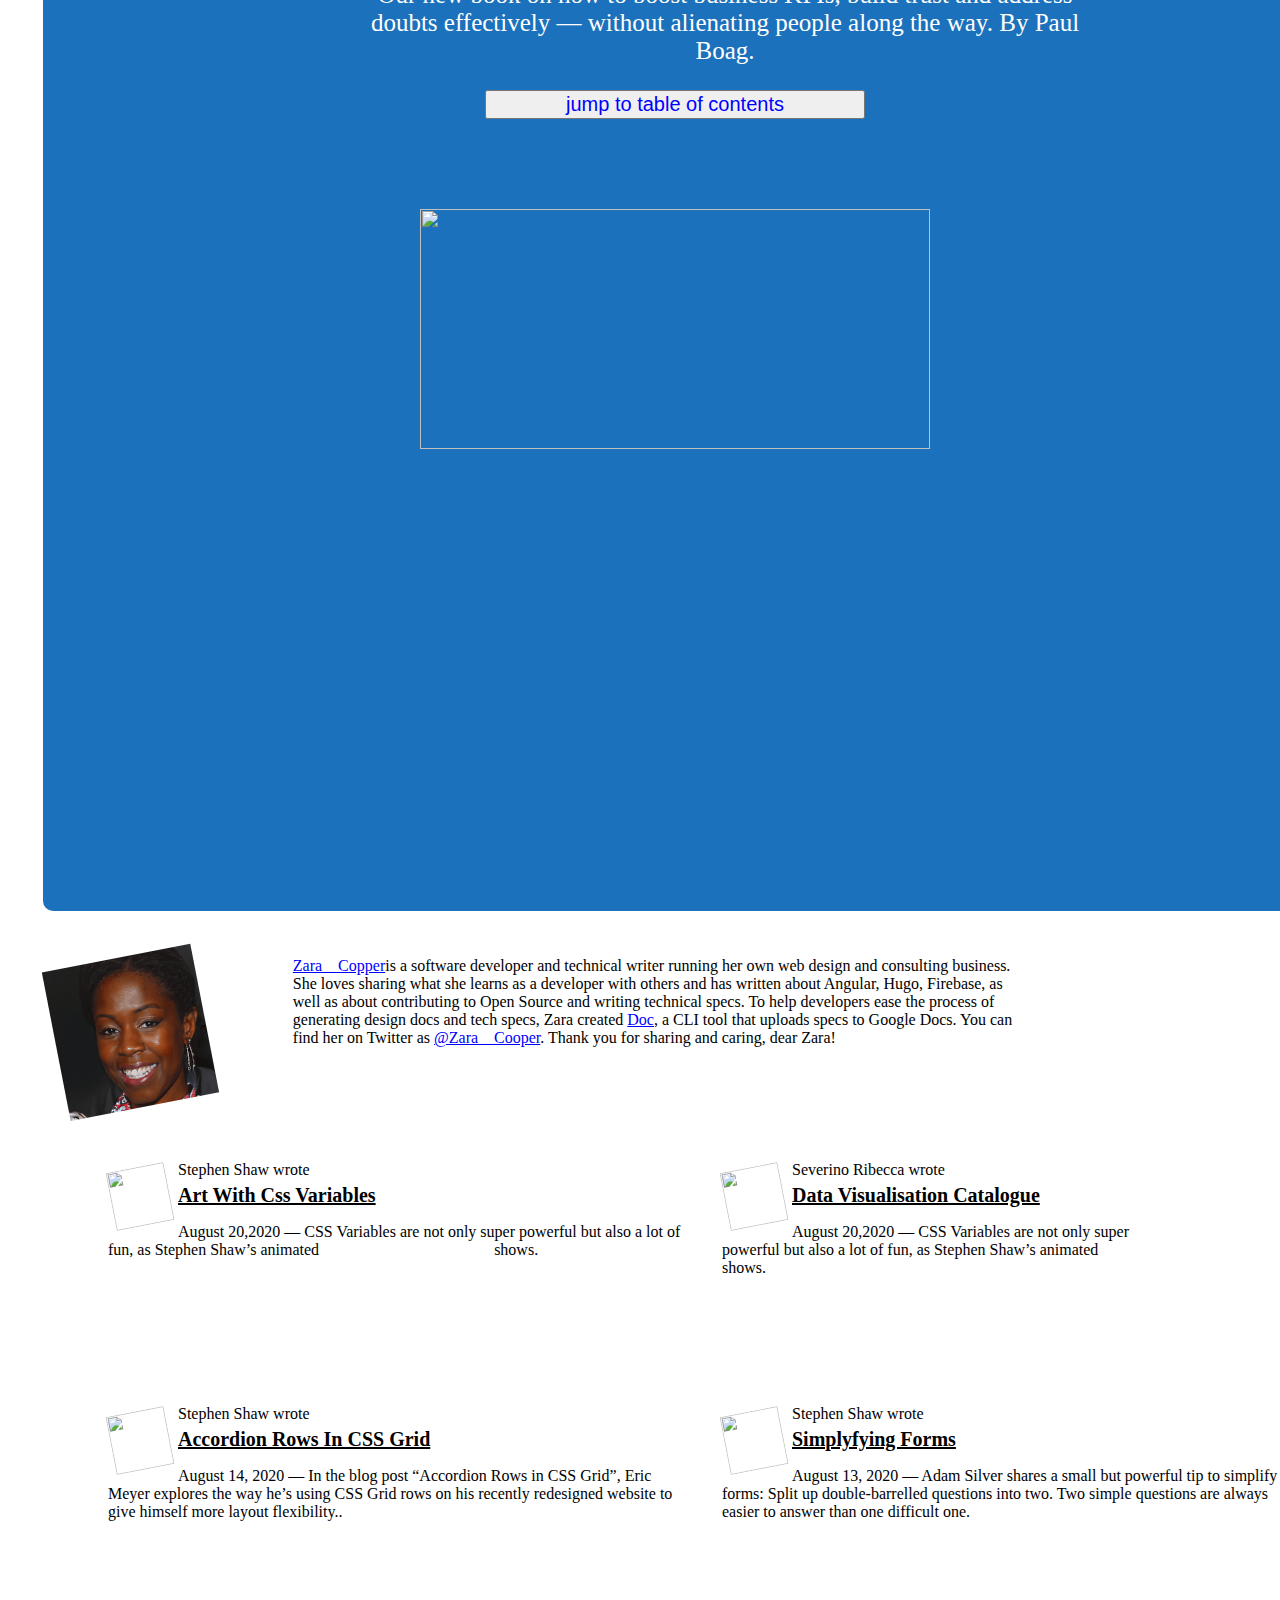
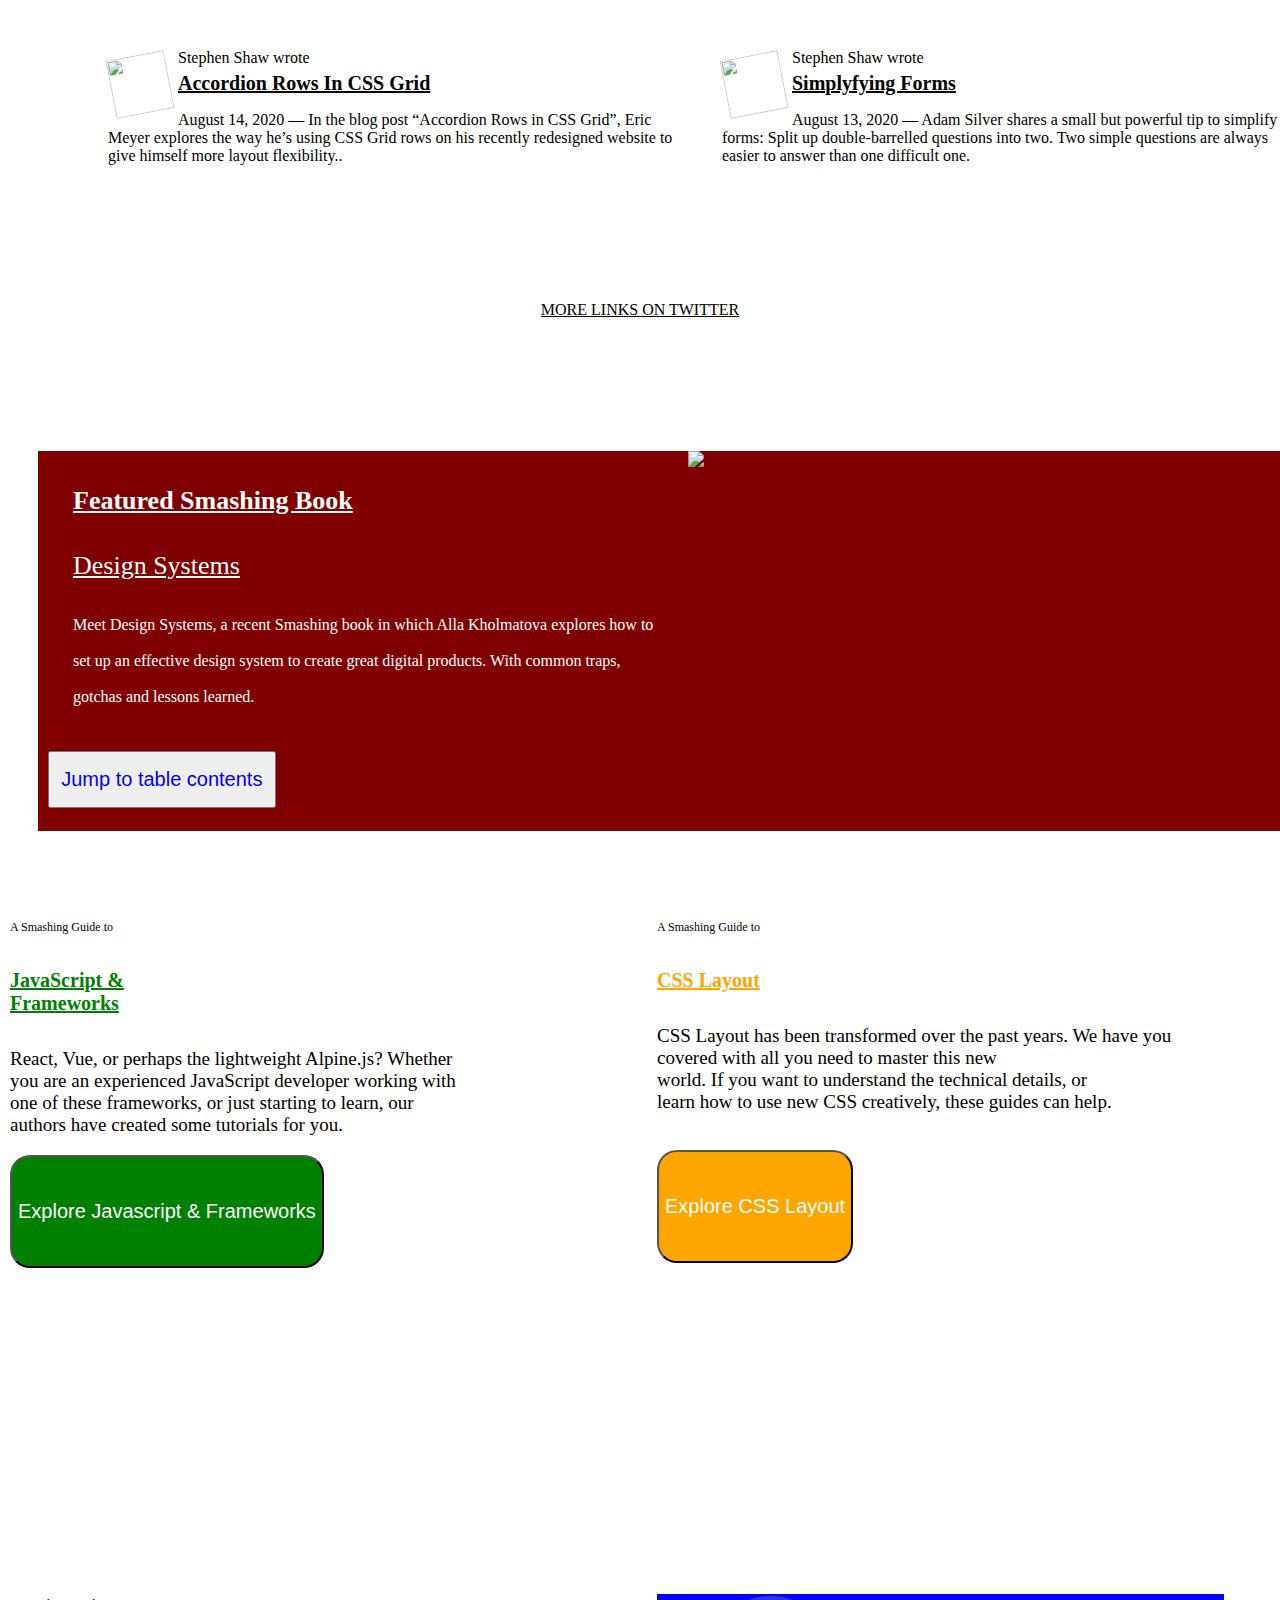
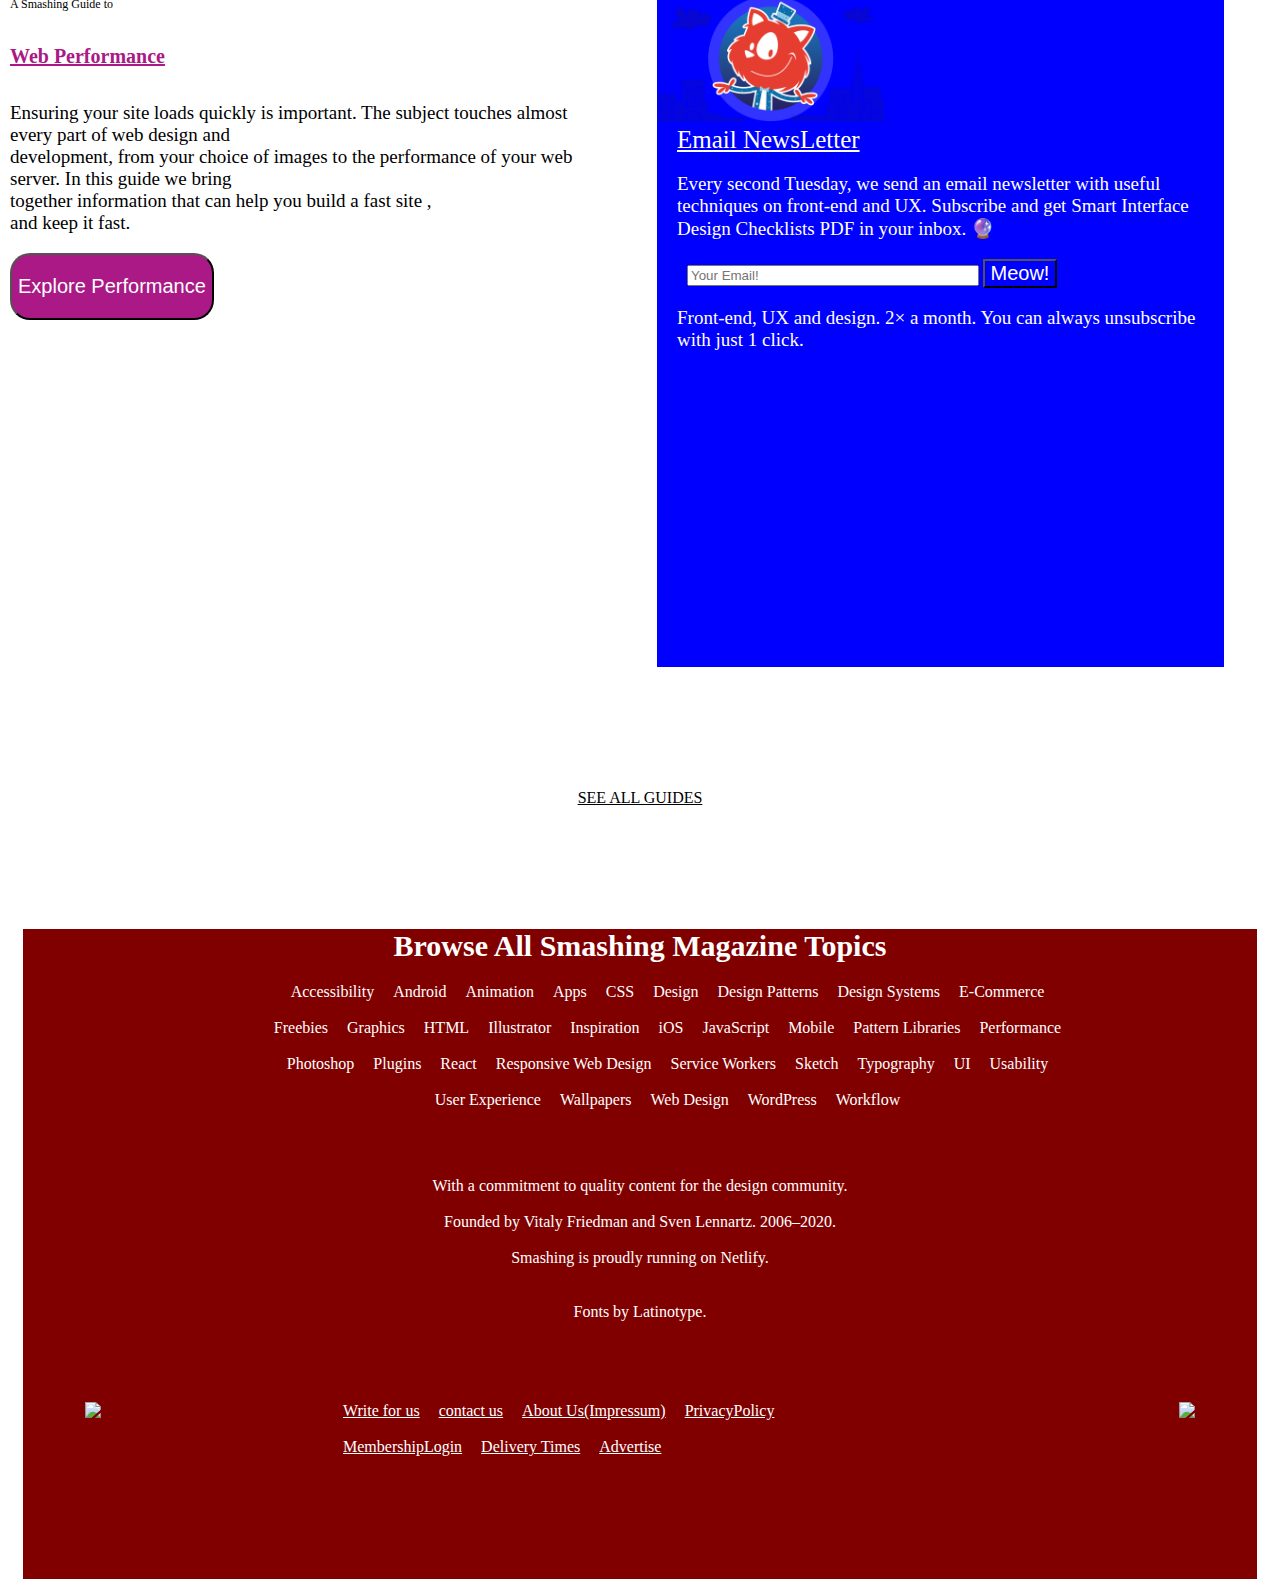
==== commit 01269968: "Add index.html style.css" ====
--- a/index.html
+++ b/index.html
@@ -3,27 +3,23 @@
 <head>
 	<title>Smashing Magazine</title>
 	<link rel="stylesheet" type="text/css" href="style.css">
+	<link rel="stylesheet" href="https://cdnjs.cloudflare.com/ajax/libs/font-awesome/4.7.0/css/font-awesome.min.css">
 </head>
 <body>
 	<nav id="topbar">
 		<ul>
-			<li><a href=""><img src=""></a></li>
+			<li><a href=""><img src="smash.jpeg" width="30px" height="30px"></a></li>
 			<li><a href="">Articles</a></li>
 			<li><a href="">Guides</a></li>
 			<li><a href="">Books</a></li>
 			<li><a href="">Events</a></li>
 			<li><a href="">Membership</a></li>
-			<li><a href="">More</a></li>
-             <li><input type="search" name="search"  id="search" placeholder="Search articles"></li>
+			<li><button>More <img src="cat.png" width="30px; height="30px"> </button></li>
+             <li><input type="search"  name="search"  id="search"  placeholder="Search articles">
+           <i class="fa fa-search"> </i> 
+           </li> 
 		</ul>
-		<div class="header-latest">
-	   
-	   	<h1>Dont Miss These Latest
-	  			<br>
-        Articles
-
-</h1>
-</div>
+	
 		
 	</nav>
 	
@@ -31,6 +27,7 @@
 		<div class="grid-container">
 
   <div class="item2">
+  	<img src="andy-clarke.jpg" width="70px" height="70px">
   	 <h2>Andrew Clarke</h2>
 		<span>wrote</span>
 		<p>Inspired Design Decisions<br> With Bradbury Thompson: <br>
@@ -39,6 +36,7 @@
 
 		</div>
    <div class="item3">
+   	<img src="wole-oyekanmi-200x200.jpeg" width="70px" height="70px">
    	<h2>Wole Oyekanmi</h2>
 		<span>wrote</span>
 		<p>Setting up An API using <br> Flask,Google's Cloud  <br>
@@ -46,6 +44,7 @@
   
 </div>
     <div class="item4">
+    	<img src="adam-silver-100px-opt.png" width="70px" height="70px">
     	<h2>Iris Ljesnjanin</h2>
 		<span>wrote</span>
 		<p>Community Resources,<br> Weekly Newsletter,And <br>
@@ -53,7 +52,8 @@
    
 </div>
     <div class="item5">
-     <h2>Adeneye David Abiodun</h2>
+    	<img src="adeneye-david-abiodun-200x200.jpg" width="70px" height="70px">
+     <h2>Adeneye Abiodun</h2>
 		<span>wrote</span>
 		<p>Mastering Props And<br> PropTypes In React: <br>
 		</p>
@@ -70,10 +70,10 @@
 		<br>
 		<br>
 		<span>by <a href="">Fredrick O'Bien</a></span>
-		<p>SEO is an ever-changing world. Blink and<br> 
-		youll miss the latest best practices, thought <br>
-		leaders, and tools. Feeling out of touch is<br>
-	 natural. This guide is your way back into <br>
+		<p>SEO is an ever-changing world. Blink and
+		youll miss the latest best practices, thought
+		leaders, and tools. Feeling out of touch is
+	 natural. This guide is your way back into 
 	the groove, baby.</p>
 		
 	</div>
@@ -100,11 +100,11 @@
 			<br>
 			 <br>
 			<span>by <a href="">Fredrick O'Bien</a></span>
-		<p>In this article, Artur Basak introduces a <br>
-		 modern approach on how to set up CSS <br>
-		  Custom Properties that respond to the <br>
-		   application colors. The idea of dividing <br>
-		   colors into three levels can be quite useful: a <br>
+		<p>In this article, Artur Basak introduces a 
+		 modern approach on how to set up CSS
+		  Custom Properties that respond to the 
+		   application colors. The idea of dividing 
+		   colors into three levels can be quite useful: a 
 		palette (or....)</p>
 	</div>
 	
@@ -116,8 +116,9 @@
 
 <div class="main2">
 <div class="members1">
+	<img src="smashmember.png" height="250px">
 	<h5>1,699 smashing  members</h5>
-	<br>
+	
 	<p> A friendly community, books, webinars,<br>
 	 conferences and networking-for just 1 coffee.
 Join the <br> family</p>
@@ -129,7 +130,7 @@
 
 </div>
 <div class="members">
-	<a href="">Smashing Podcast Episode <br> 22 With Chris Coyier: What Is  <br>
+	<a href="">Smashing Podcast Episode 22 With Chris Coyier: What Is
 	Serverless?</a>
 	<p>We re talking about Serverless architectures.<br> 
 		What does that mean, and how does it differ <br>
@@ -160,7 +161,9 @@
 </div>
 </div>
  <div class="smashingTv">
- 	 <center><h6>New on Smashing Tv</h6></center>
+ 	<center>
+ 	<img src="smashtv.jpeg" width="250px">
+ 	 <h6>New on Smashing Tv</h6></center>
  	<center>
 	<p>A channel where seasoned  developers show how they design,build,work <br>
 		<br>
@@ -189,7 +192,13 @@
  doubts effectively — without alienating people along the way. By Paul<br>
   Boag.</p>
 <button>jump to table of contents</button>
-<img src="">
+<br>
+<br>
+<br>
+<br>
+<br>
+<br>
+<img src="click.jpeg" width="510px" height="240px">
 </center>
  </div>
 
@@ -213,20 +222,23 @@
 
  <div class="gridit">
  	<div class="practical">
+ 		<img src="matt-hobbs-100px-opt.png" width="70px" height="70px">
  		<span>Stephen Shaw wrote</span>
 	<h5>Art With Css Variables</h5>
 	
-	<p>August 20,2020 — CSS Variables are not only super<br> powerful but also a lot of fun, as Stephen Shaw’s <br>animated<a href="">interpretation of a painting </a>shows.</p>
+	<p>August 20,2020 — CSS Variables are not only super powerful but also a lot of fun, as Stephen Shaw’s animated<a href="">interpretation of a painting </a>shows.</p>
 </div>
 
 	<div class="data">
+		<img src="severino-ribecca-opt.png" width="70px" height="70px">
  		<span>Severino Ribecca wrote</span>
 	<h5>Data Visualisation Catalogue</h5>
 	
-	<p>August 20,2020 — CSS Variables are not only super<br> powerful but also a lot of fun, as Stephen Shaw’s <br>animated<a href="">interpretation of a painting </a>shows.</p>
+	<p>August 20,2020 — CSS Variables are not only super<br> powerful but also a lot of fun, as Stephen Shaw’s animated<a href="">interpretation of a painting </a>shows.</p>
 </div>
 
 	<div class="accordion">
+		<img src="stephen-shaw-100px-opt.png" width="70px" height="70px">
  		<span>Stephen Shaw wrote</span>
 	<h5>Accordion Rows In CSS Grid</h5>
 	
@@ -234,18 +246,35 @@
 </div>
 
 <div class="forms">
+	<img src="adam-silver-100px-opt.png" width="70px" height="70px">
  		<span>Stephen Shaw wrote</span>
 	<h5>Simplyfying Forms</h5>
 	
 	<p>August 13, 2020 — Adam Silver shares a small but powerful tip to simplify forms: Split up double-barrelled questions into two. Two simple questions are always easier to answer than one difficult one.</p>
 </div>
+<div class="accordion">
+		<img src="stephen-shaw-100px-opt.png" width="70px" height="70px">
+ 		<span>Stephen Shaw wrote</span>
+	<h5>Accordion Rows In CSS Grid</h5>
+	
+	<p>August 14, 2020 — In the blog post “Accordion Rows in CSS Grid”, Eric Meyer explores the way he’s using CSS Grid rows on his recently redesigned website to give himself more layout flexibility..</p>
+</div>
+<div class="forms">
+	<img src="adam-silver-100px-opt.png" width="70px" height="70px">
+ 		<span>Stephen Shaw wrote</span>
+	<h5>Simplyfying Forms</h5>
+	
+	<p>August 13, 2020 — Adam Silver shares a small but powerful tip to simplify forms: Split up double-barrelled questions into two. Two simple questions are always easier to answer than one difficult one.</p>
+</div>
+
 
  </div>
  </div>
  <div class="links" >
   <center><a href="">MORE LINKS ON TWITTER</a></center>
  </div>
- <div class="smashingbox">
+ <div class="box">
+ 	<div class="smashingbox">
  	<h5>Featured Smashing Book</h5>
  	<span>Design Systems</span>
  	<p>Meet Design Systems, a recent Smashing book in which Alla Kholmatova explores how to <br> <br>
@@ -253,7 +282,12 @@
 
  		design system to create great digital products. With common traps,<br> 
  		<br>gotchas and lessons learned.</p>
+
  	<button>Jump to table contents</button>
+ </div>
+ 	<div class="designimage">
+ 	<img src="design.png">
+ </div>
  	
  </div>
  <br>
@@ -369,8 +403,15 @@
 <br>
 
 Fonts by Latinotype.</p>
-<br>
-<br>
+</center>
+
+<div class="footerimg">
+	<div class="imgcage">
+	<img src="cage.jpeg" width="100px">
+</div>
+	
+	<div class="linkwrite">
+	
 <a href="">Write for us</a>
 <a href="">contact us</a>
 <a href=""> About Us(Impressum)</a>
@@ -380,6 +421,15 @@
 <a href="">MembershipLogin</a>
 <a href="">Delivery Times</a>
 <a href="">Advertise</a>
+
+</div>
+<div class=pup>
+
+<img src="puppy.png" width="150px" >
+</div>
+</div>
+
+
 </center>
 </footer>
 </body>
--- a/style.css
+++ b/style.css
@@ -18,6 +18,14 @@
     padding-top: 20px;
 	min-width: 696px;
 
+}
+#topbar button{
+	background-color: #800000;
+	border:1px solid #800000;
+}
+#topbar button{
+	color: white;
+	border-radius: 20px;
 }
 ul li{
 	display: inline;
@@ -38,70 +46,65 @@
 	font-family: Mija;
 }
 h5{
-	font-family: Elena;
+font-family: Elena;
 text-decoration-line: underline;
 font-size: 20px;
 }
 #search{
 	width: 20%;
-}
-
-.item2 { grid-area: menu; }
-.item3 { grid-area: left; }
-.item4 { grid-area: right; }
-.item5 { grid-area: midleft; }
-
+    border-right: none;
+	border-left: none;
+
+}
 
 
 .grid-container {
-
-	
   display: grid;
-  grid-template-areas:
-   
-    'menu menu menu right right right'
-    ' menu menu menu right right right'
-    'midleft midleft midleft left left left';
-     grid-gap: 0.2px;
-    padding: 1px;
-
-}
-
+  grid-template-columns: 50% 50%;
+  grid-gap: 0.2px;
+  padding: 1px;
+
+}
+.grid-container img{
+float: left;
+margin-left: 30px;
+margin-top: 100px;
+transform: scale(.84) translateX(15%) rotateZ(calc(-1 * (11 * 1deg)));
+transform-origin: 0 100%;
+transition: transform .2s ease-out;
+}
 
 .grid-container > div {
    padding: 20px 0;
   font-size: 30px;
   color: white;
   text-align: center;
+  height: 100vh;
 }
 .item3{
 	background-color:#B22222;
-	height: 100vh;
-	border-top: 0.1px solid #800000;
+	
+	
 }
 .item4{
 	background-color:#B22222;
-	height: 100vh;
+	
 	
 	border-bottom: 0.1px solid #B22222;
 }
 .item2{
 	background-color:#800000;
-	height: 100vh;
+		
+	}
+
+.item5{
+	background-color:#800000;
 	
 	}
 .grid-container h2{
 	margin-top: 100px;	
 	}
-.item4 h2{
-	margin-top: 100px;	
-	}
-.item5{
-	background-color:#800000;
-	height: 100vh;
-
-	
-}
+
 a{
 	color: white;
 }
@@ -113,19 +116,16 @@
 .main{
 	margin-left: 50px;
 	display: inline-grid;
-     
-	grid-template-columns: 30% 30% 30%;
+    grid-template-columns: 30% 30% 30%;
 	grid-column-gap: 3em;
 	grid-row-gap: 7em;
 	
 }
 .main2{
 	display: inline-grid;
-	grid-template-columns: 70% 30%;
-	grid-gap: 3em;
-	color: white;
-
-
+	grid-template-columns: 65% 35%;
+	grid-gap: 1em;
+	color: white;
 
 }
 .main2 button{
@@ -142,16 +142,18 @@
 }
 .members1{
 	background-color:#B22222;
-	
-	height: 100vh;
-	margin-top: 168px;
+	height: 90vh;
+	margin-top: 70px;
     margin-left: 20px;
     text-align: center;
-
-
+    border-radius: 10px;
+
+}
+.members1 img{
+	margin: 5px;
 }
 .members1 h5 {
-	margin-top: 230px;
+	margin-top: 0px;
 	font-size: 30px;
 }
 .members1 p{
@@ -164,7 +166,7 @@
 }
 .members a{
 	color: black;
-	font-size: 30px;
+	font-size: 28px;
 }
 .days{
 	width: 55vh;
@@ -207,12 +209,18 @@
 }
 
 .smashingTv{
-	background-color: #B22222;	
+	background-color: #B22222;
+	margin-top: 80px;	
 
 }
 .smashingTv button{
-	width: 30%;
-	
+	width: 25%;
+	border-radius: 10px;
+	
+}
+.smashingTv img{
+	
+	margin-top: 30px; 
 }
 .smashingTv h6{
 text-decoration-line: underline;
@@ -225,7 +233,7 @@
 
 .latest{
 	width: 100vh;
-	height: 20vh;
+	height: 15vh;
 	margin-left: 480px;
 }
 .latest h6{
@@ -235,26 +243,32 @@
 }
 .june2020{
 	background-color: #1b71bb;
-	box-sizing: border-box;
+	border-radius: 10px;
+	margin-left: 35px;
+	margin-right: 55px;
 	width: 100%;
-	height: 100vh;
+	height: 130vh;
 }
 .june2020 button{
 	width: 30%;
 }
 .june2020 h5{
+	padding: 25px;
 	font-weight: 700;
-font-size: 1.1em;
-color: white;
+   font-size: 1.1em;
+   color: white;
+
 }
 .june2020 span{
 	color: white;
 	text-shadow: 1px 2px 2px #383636;
-   font-size: 1.1em;
+   font-size: 3.1em;
+   margin-left: 50px;
 }
 .june2020 p{
 	color: white;
-	font-size: 30px;
+	font-size: 25px;
+	 margin-left: 100px;
 
 }
 .zara a{
@@ -264,20 +278,41 @@
 .personWeek{
 	display: grid;
 	grid-template-columns: 20% 60%;
+	margin-left: 40px;
+	margin-top: 30px;
 	
 }
 .personWeek img{
-	width: 150px;
+	width: 180px;
+	transform: scale(.84) translateX(15%) rotateZ(calc(-1 * (11 * 1deg)));
+transform-origin: 0 100%;
+transition: transform .2s ease-out;
 }
 .gridit{
-	margin-left: 50px;
+	margin-left: 100px;
 	display: inline-grid;
-	grid-template-columns: 40% 40%;
+	grid-template-columns: 50% 50%;
 	grid-column-gap: 2em;
 	grid-row-gap: 7em;
 }
+.gridit img{
+	float: left;
+	transform: scale(.84) translateX(15%) rotateZ(calc(-1 * (11 * 1deg)));
+transform-origin: 0 100%;
+transition: transform .2s ease-out;
+}
+
+.gridit h5{
+	margin: 5px;
+}
+
+.box{
+	display: inline-flex;
+	background-color:#800000;
+	width: 100%;
+	margin:30px;
+}
 .smashingbox{
-	background-color:#800000;
 	height: 380px;
 
 }
@@ -297,40 +332,65 @@
 	margin: 35px;
 }
 .smashingbox button{
-	margin: 35px;
-	width: 25%;
+	margin: 10px;
+	width: 35%;
 	height: 15%;
 }
+.designimage{
+	float: right;
+}
+
 .gridit2{
-	margin-left: 50px;
+	
 	display: inline-grid;
-     
-	grid-template-columns: 40% 40%;
-	grid-column-gap: 2em;
+    grid-template-columns: 45% 45%;
+	grid-column-gap: 5em;
 	grid-row-gap: 7em;
+	height: 150vh;
+	padding: 2px;
 }
  .gridit2 button{
 	color: white;
 }
+.gridit2 p{
+	font-size: 19px;
+	
+}
+.gridit2 span{
+	font-size: 12px;
+}
+
 .javaScript button{
 	width: auto;
 	height: 20%;
 	background-color: green;
-	box-sizing: border-box;
-
+	border-radius:20px;
+
+}
+.javaScript h5{
+	color: green;
+}
+.css  h5{
+	color: orange;
+}
+.web  h5{
+	color: #aa1986;
+}
+.newsletter  h5{
+	color: blue;
 }
 .css button{
 	width: auto;
 	height: 20%;
 	background-color: orange;
-	box-sizing: border-box;
+	border-radius:20px;
 
 }
 .web button{
 	width: auto;
 	height: 10%;
 	background-color:#aa1986;;
-	box-sizing: border-box;
+	border-radius:20px;
 
 }
 .newsletter{
@@ -383,7 +443,7 @@
 
 footer{
 	background-color:#800000;
-	height: 500px;
+	height: 650px;
 	margin: 15px;
 	
 }
@@ -406,6 +466,24 @@
 footer p{
 	color: white;
 }
+ .footerimg{
+  
+ 	display: inline-flex;
+ 	margin: 65px;
+  }
+  .pup{
+  	position: absolute;
+  	right: 85px;
+
+  }
+  .imgcage{
+  	position: absolute;
+  	left: 85px;
+  }
+  .linkwrite{
+  	margin-left: 240px;
+  }
+
 .smashingTv{
 	background-color: #B22222;
 	width: 100%;
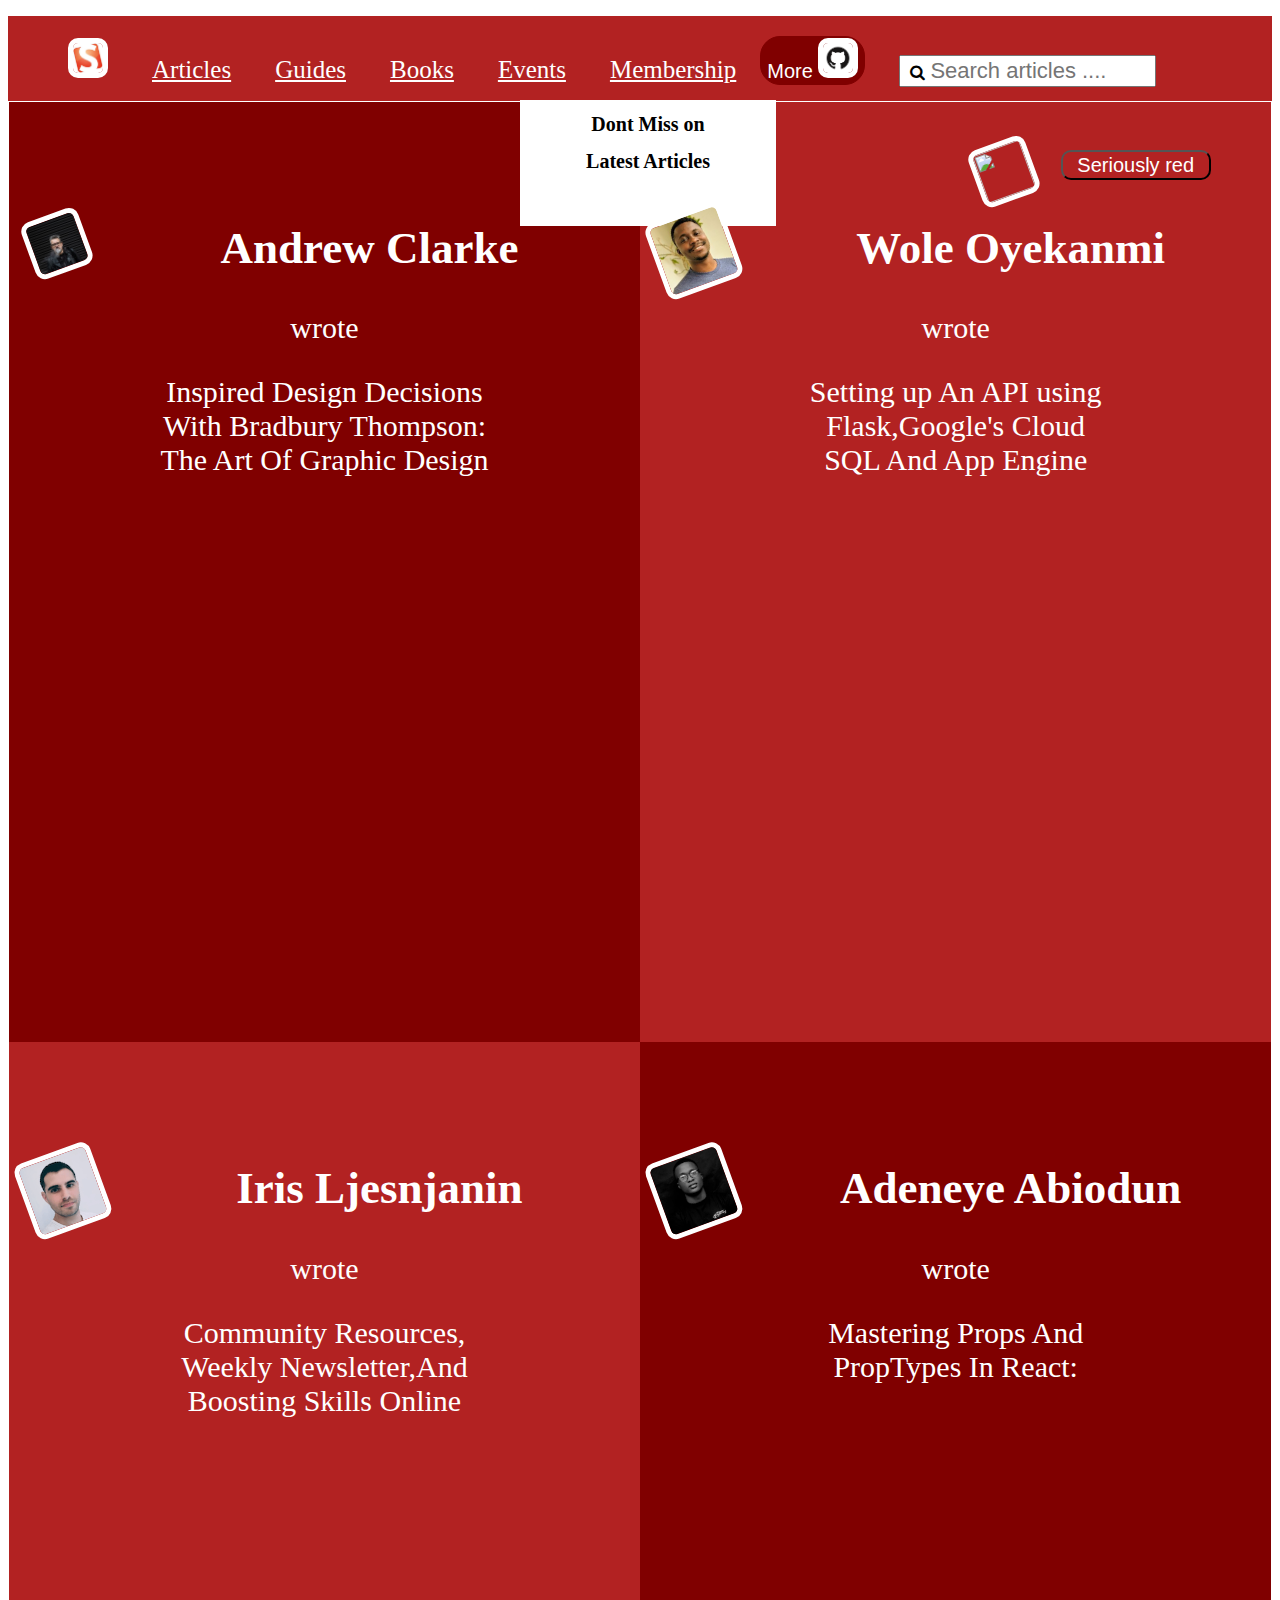
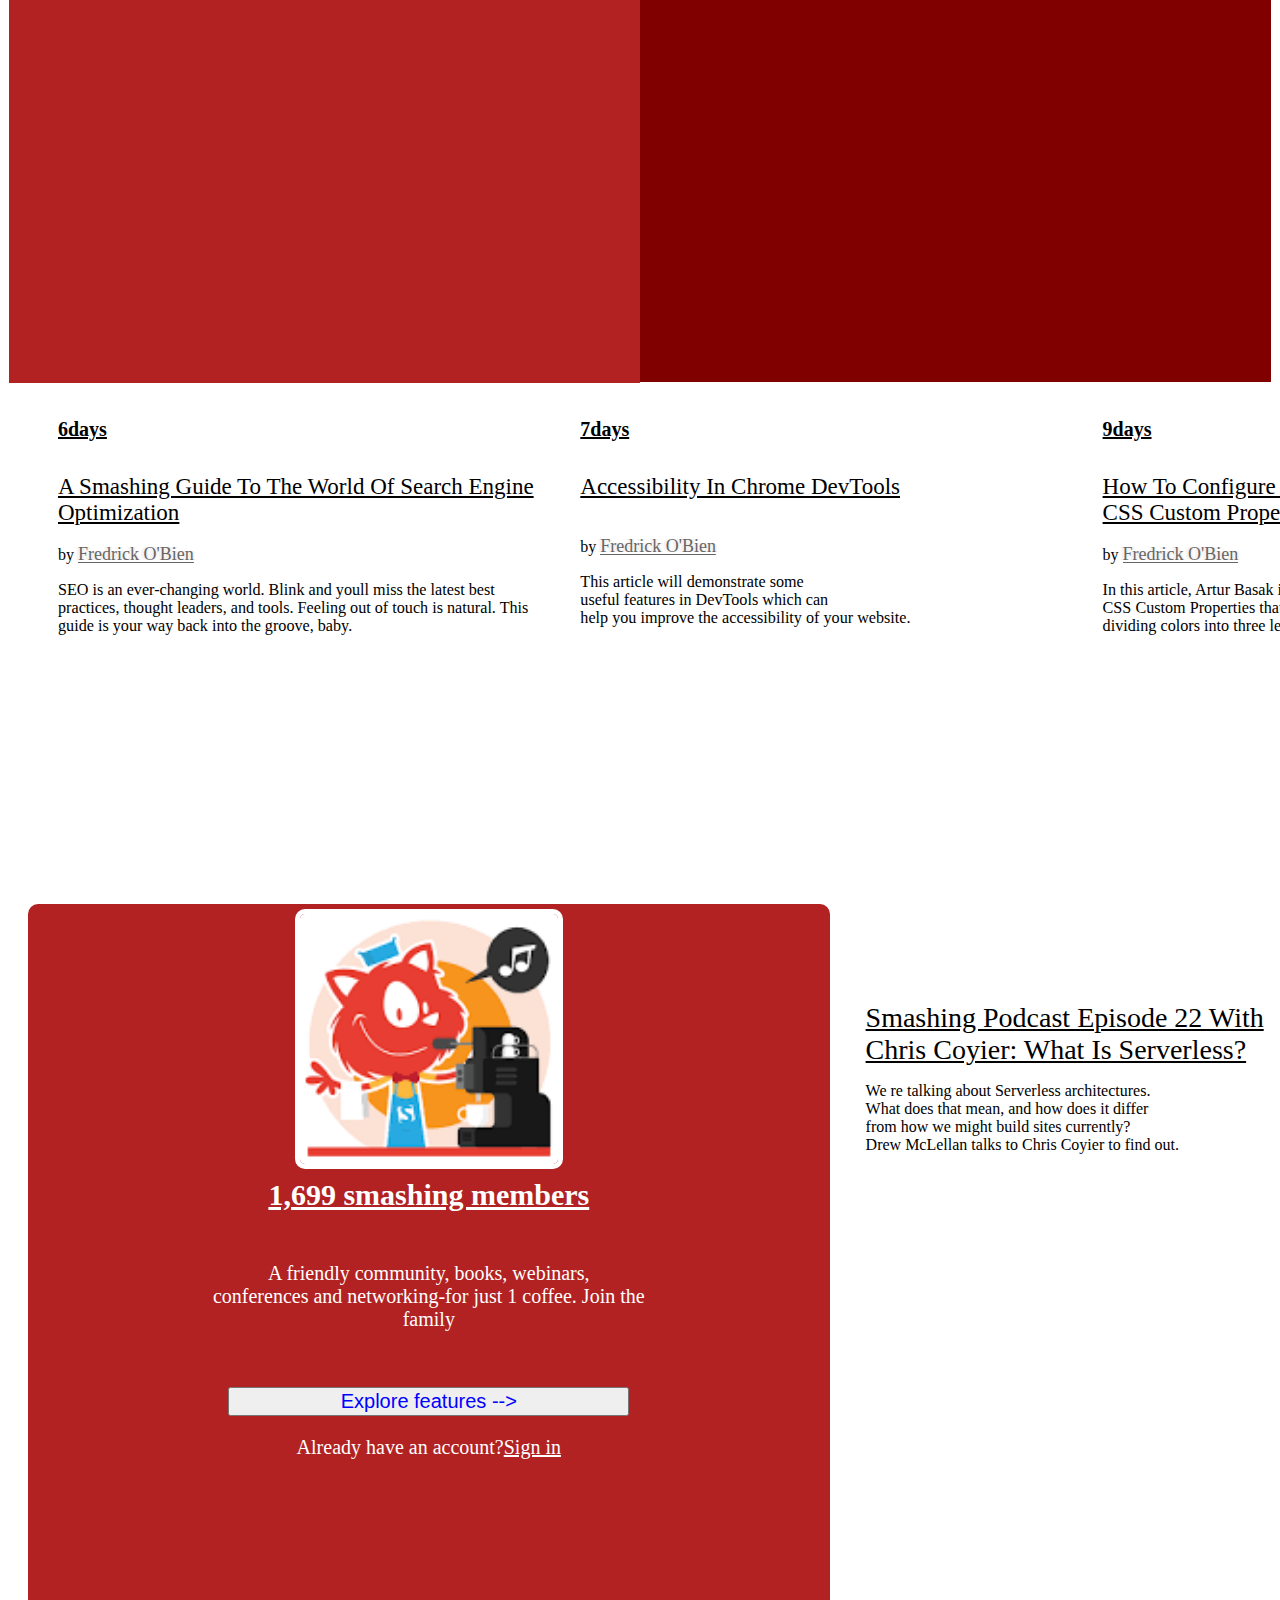
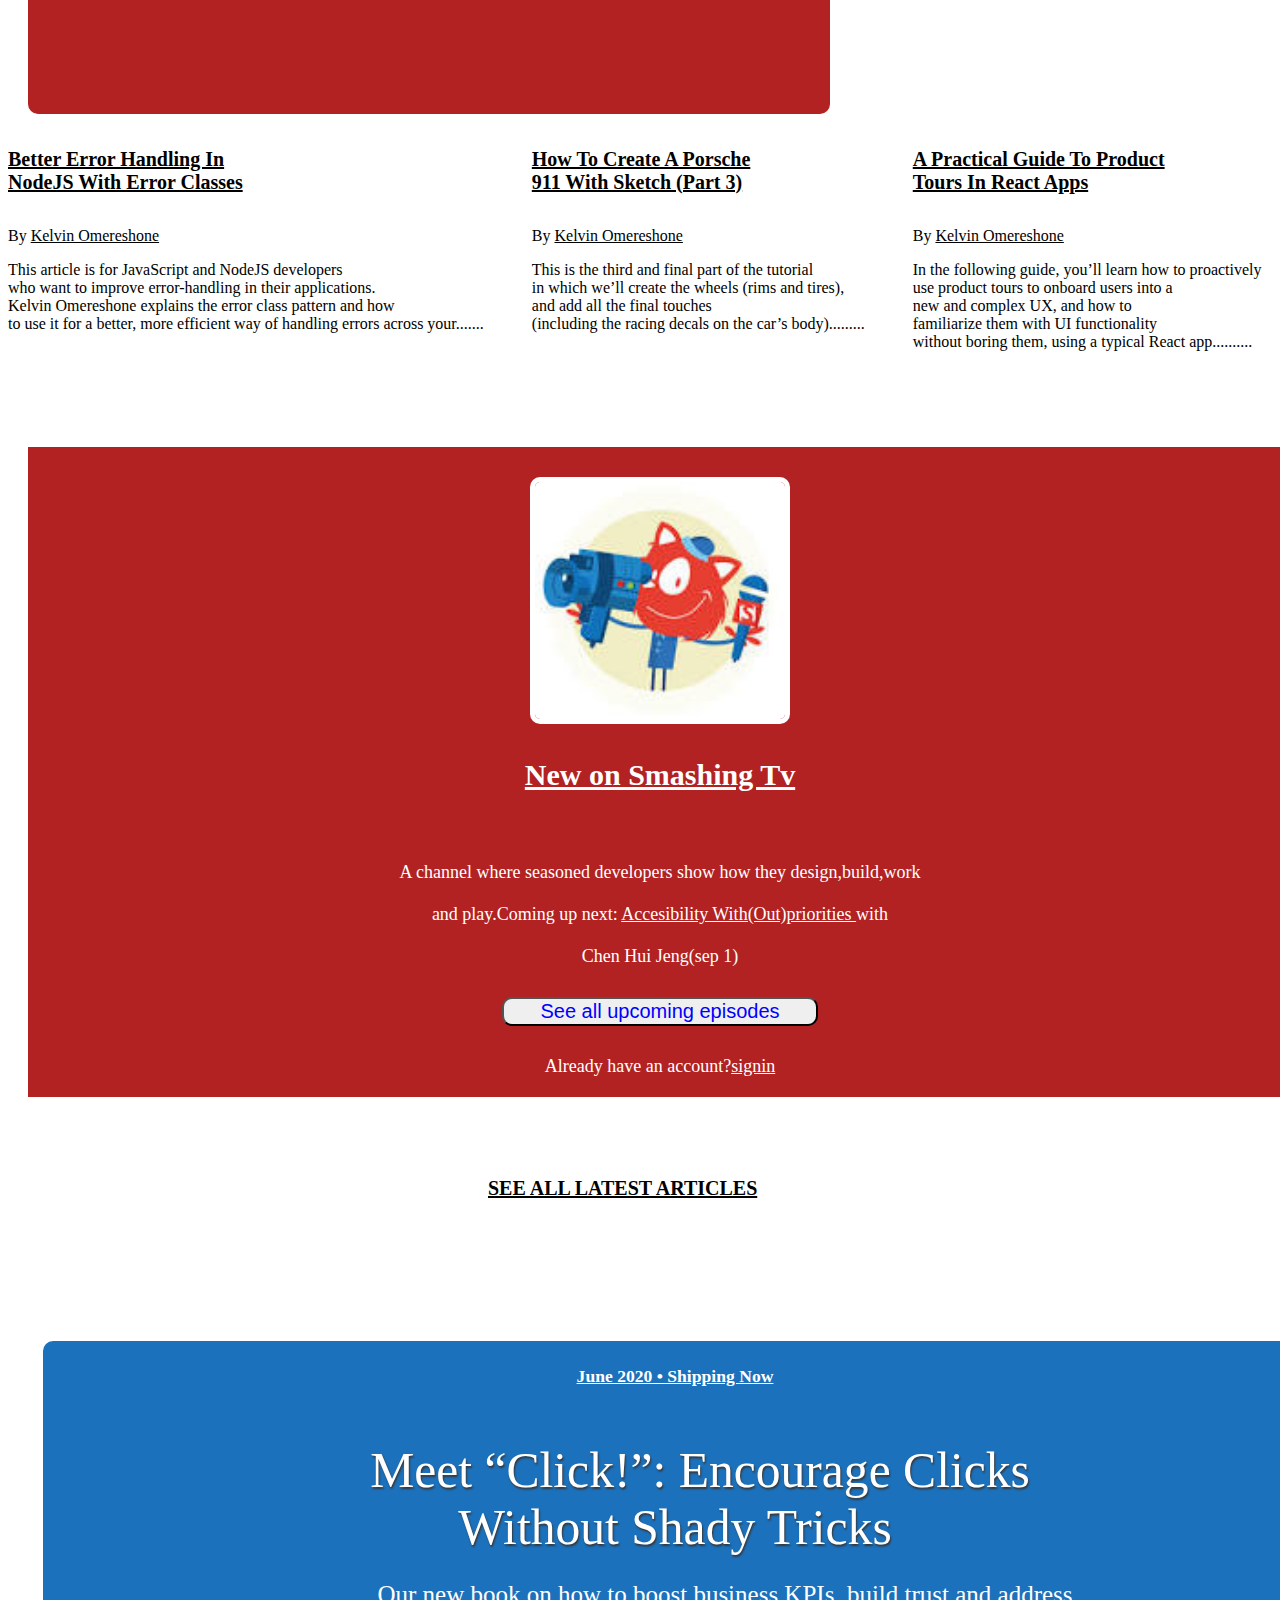
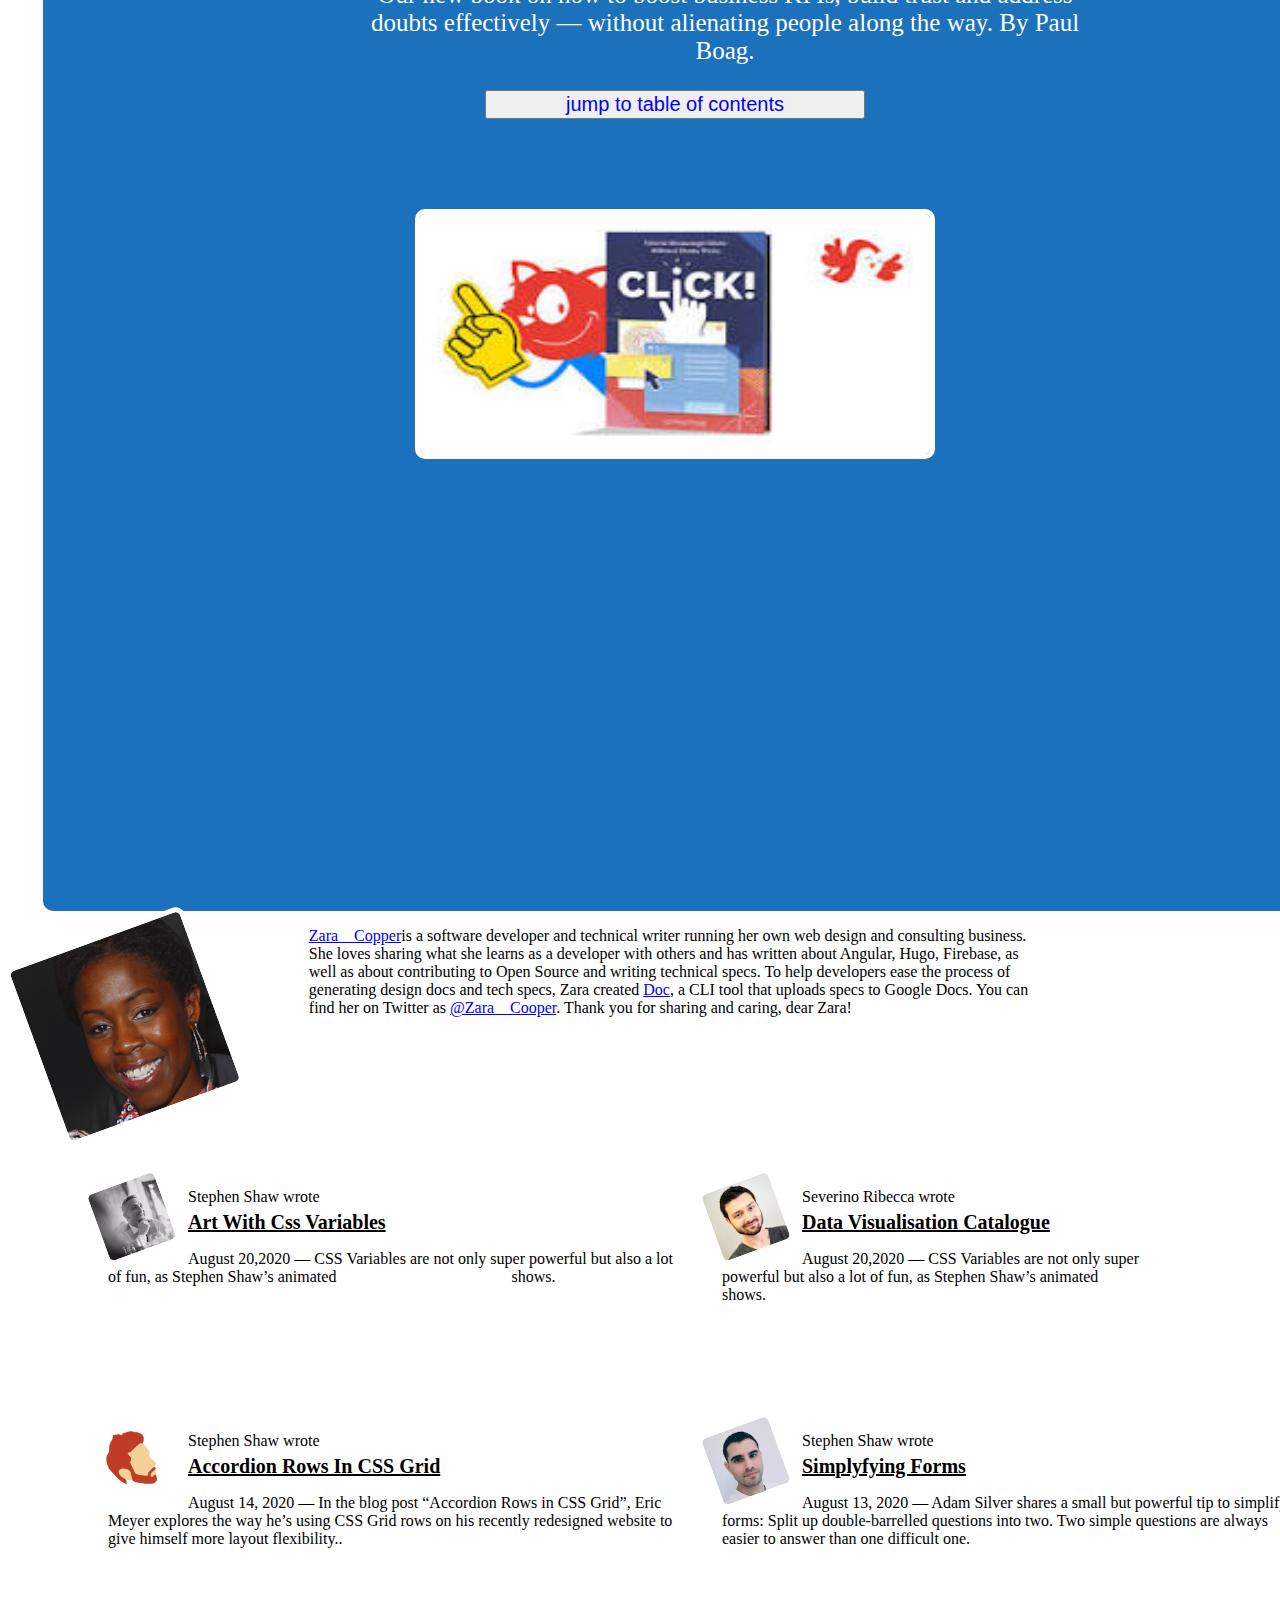
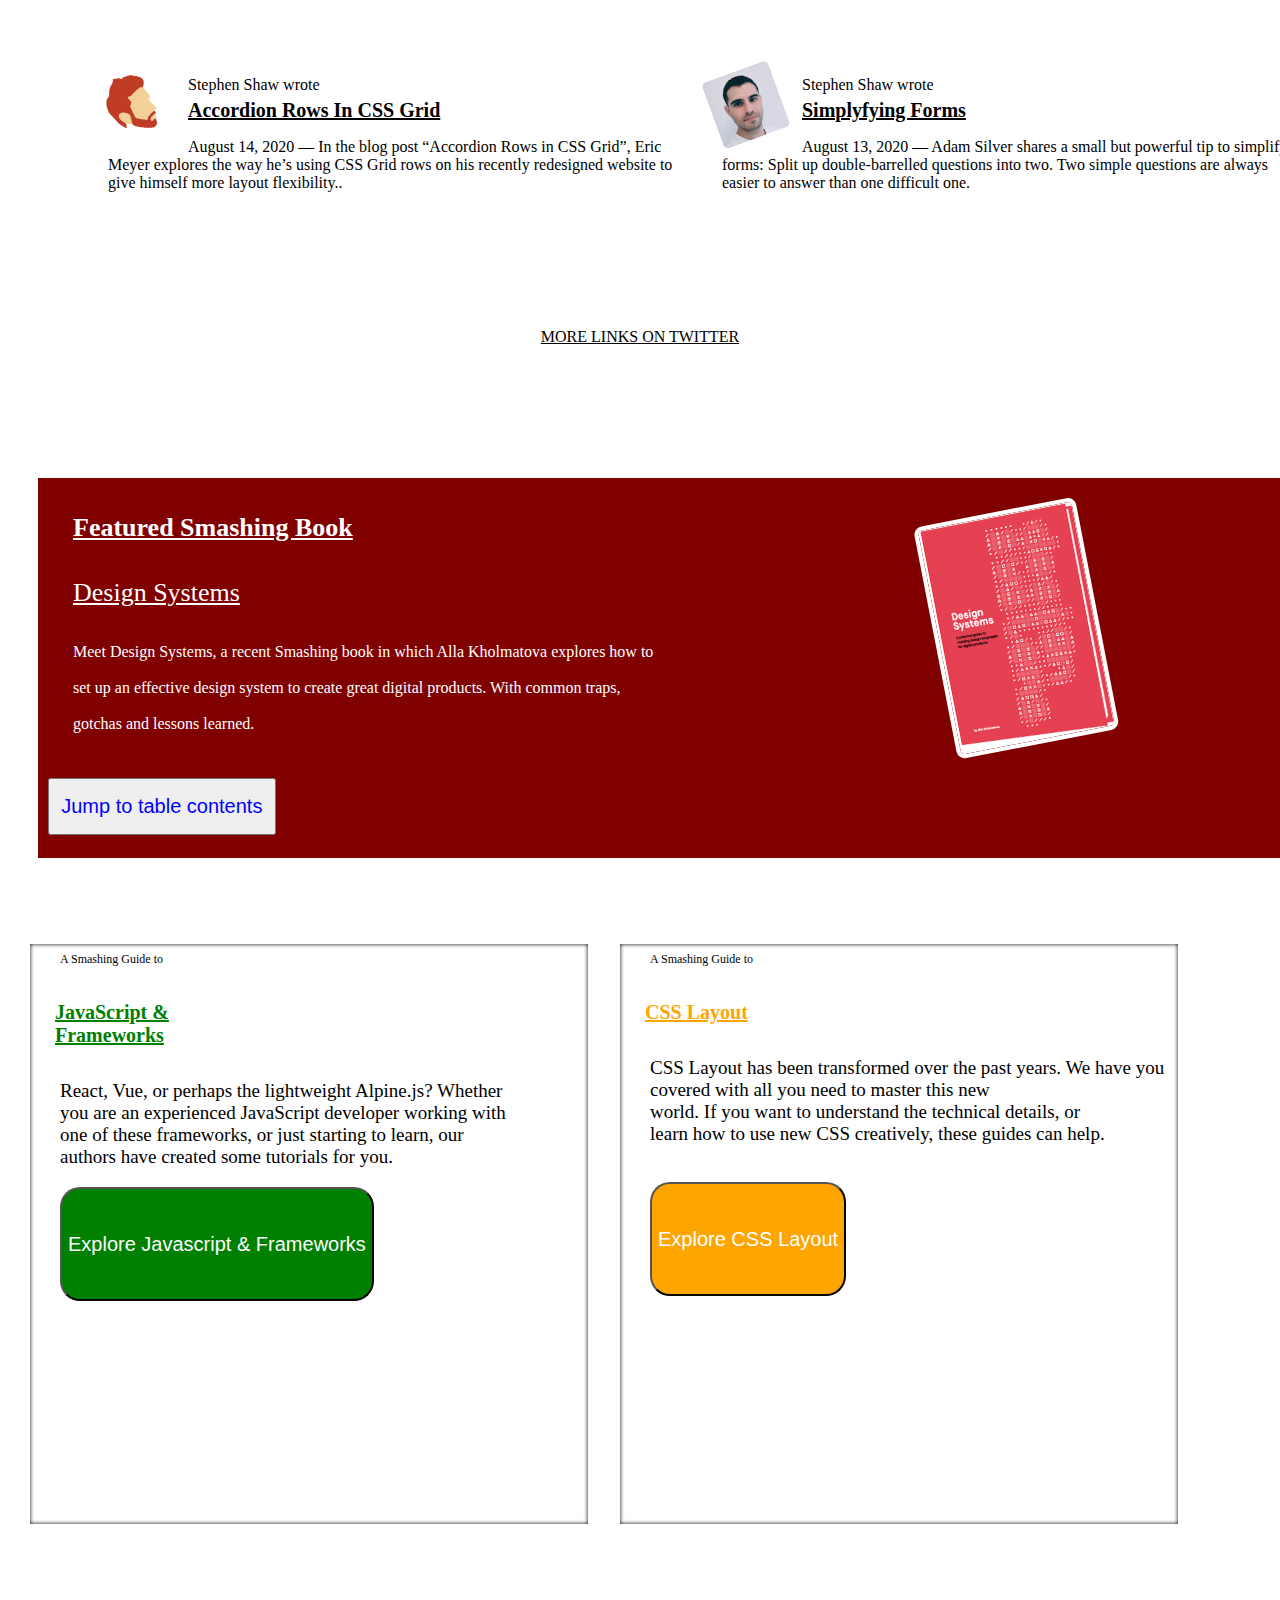
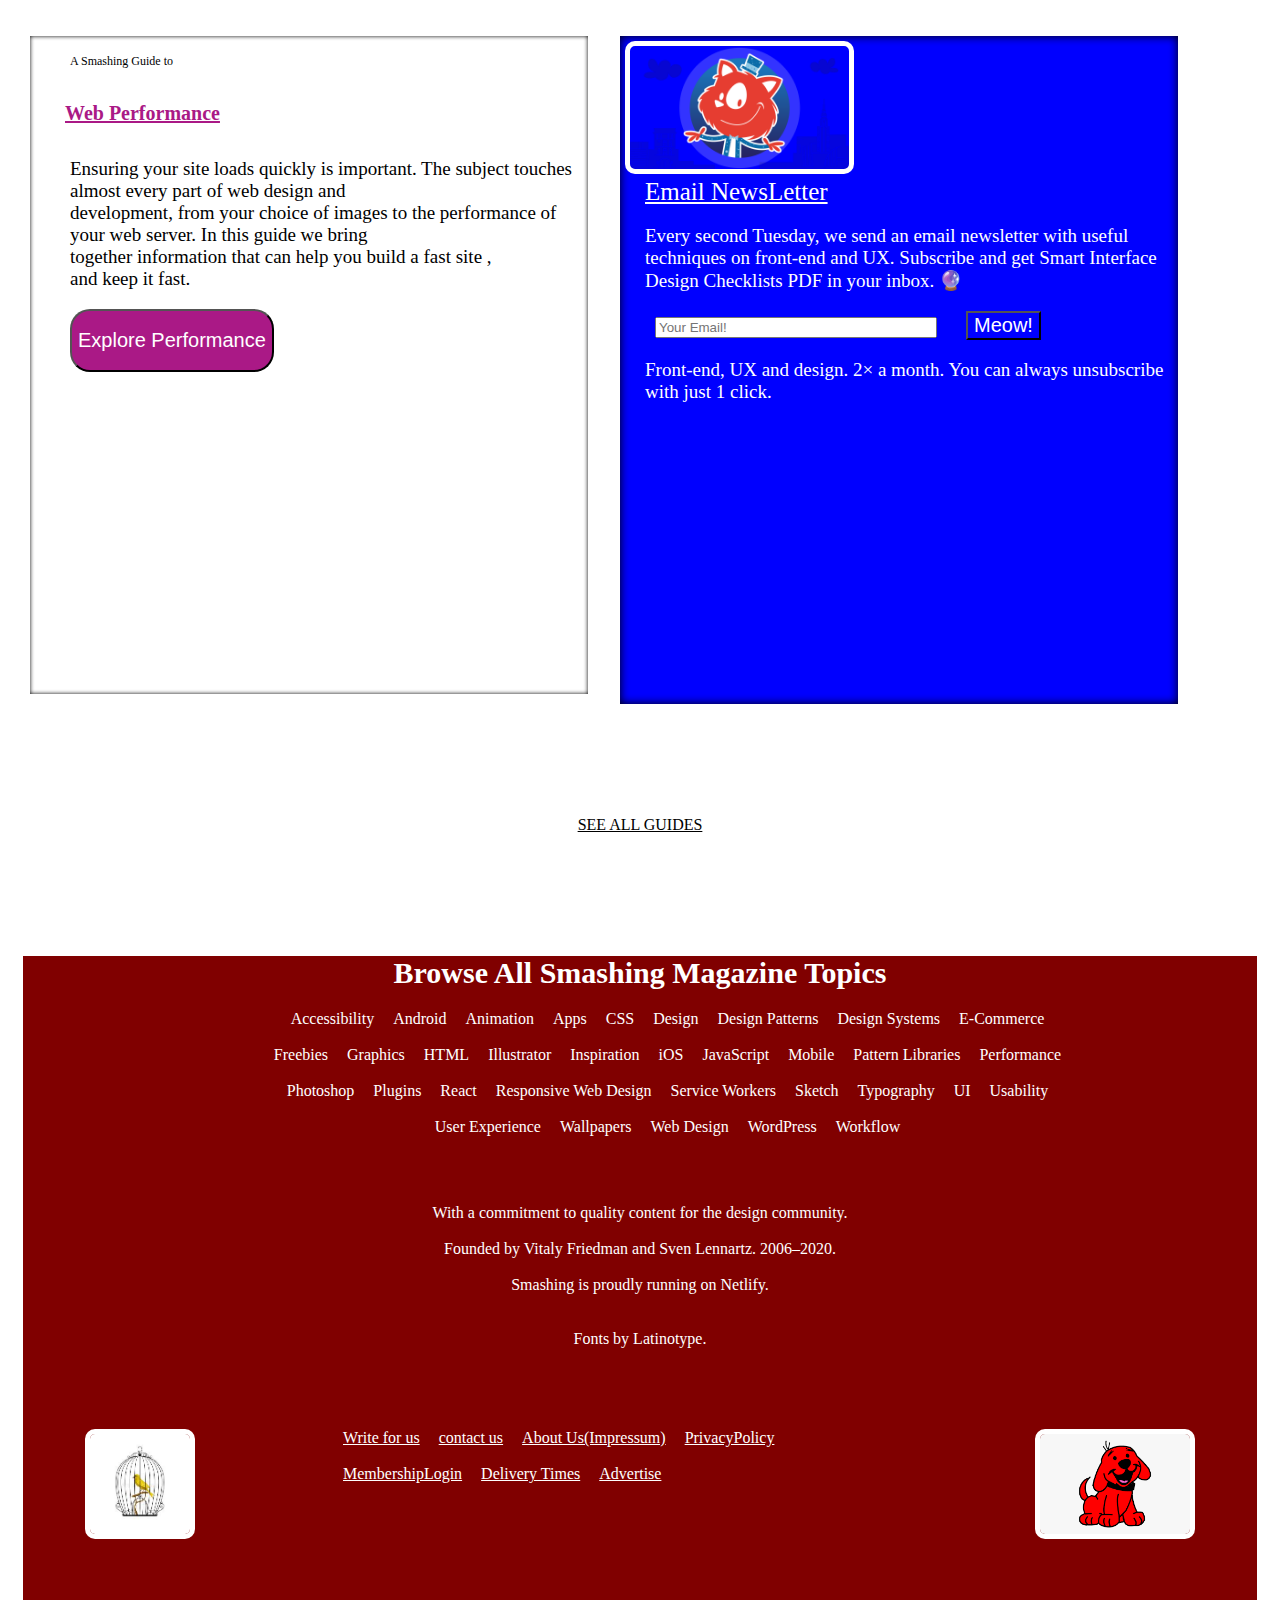
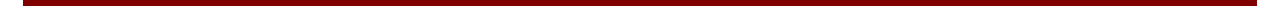
==== commit 5b027e3a: "Edit index.html and style.css" ====
--- a/index.html
+++ b/index.html
@@ -14,20 +14,30 @@
 			<li><a href="">Books</a></li>
 			<li><a href="">Events</a></li>
 			<li><a href="">Membership</a></li>
-			<li><button>More <img src="cat.png" width="30px; height="30px"> </button></li>
-             <li><input type="search"  name="search"  id="search"  placeholder="Search articles">
-           <i class="fa fa-search"> </i> 
+			<li><button id="navbtn">More <img src="cat.png" width="30px; height="30px"> </button></li>
+
+             <li> </i><input type="search"  name="search"  id="search"  placeholder="Search articles ...."> 
+            
            </li> 
+          	<i class="fa fa-search" aria-hidden="true"></i>
+
 		</ul>
 	
 		
 	</nav>
-	
+	<div class="headerlatest">
+		<div>
+		<h1>Dont Miss on </h1>
+	</div>
+	<div>
+		<h1>Latest Articles</h1>
+	</div>
+</div>
 
 		<div class="grid-container">
 
   <div class="item2">
-  	<img src="andy-clarke.jpg" width="70px" height="70px">
+  	<img src="andy-clarke.jpg" width="50px" height="50px">
   	 <h2>Andrew Clarke</h2>
 		<span>wrote</span>
 		<p>Inspired Design Decisions<br> With Bradbury Thompson: <br>
@@ -36,6 +46,11 @@
 
 		</div>
    <div class="item3">
+   	<div class="topitem3">
+   	<img src="circle.jpg" width="50px" height="50px">
+   	<button>Seriously red  </button>
+   </div>
+
    	<img src="wole-oyekanmi-200x200.jpeg" width="70px" height="70px">
    	<h2>Wole Oyekanmi</h2>
 		<span>wrote</span>
--- a/style.css
+++ b/style.css
@@ -19,10 +19,18 @@
 	min-width: 696px;
 
 }
+
 #topbar button{
 	background-color: #800000;
 	border:1px solid #800000;
 }
+img{
+	border-radius: 10px;
+	border:5px solid white;
+}
+.grid-container img:hover{
+	transform: rotate(0);
+}
 #topbar button{
 	color: white;
 	border-radius: 20px;
@@ -30,17 +38,18 @@
 ul li{
 	display: inline;
 }
-.header-latest{
-	width: 30%;
+.headerlatest{
+	width: 20%;
+	height: 14%;
     margin-left: 40%;
 	background-color: white;
 	position: absolute;
 	text-align: center;
-	top: 120px;
+	top: 100px;
 	}
 h1{
 	color: black;
-	font-size: 25px;
+	font-size: 20px;
 }
 h2{
 	font-family: Mija;
@@ -51,9 +60,22 @@
 font-size: 20px;
 }
 #search{
-	width: 20%;
-    border-right: none;
-	border-left: none;
+	width: 21%;
+	text-align:center;
+	font-size: 22px;
+}
+.fa {
+ display:inline-block;
+ font:normal normal normal 14px/1 FontAwesome;
+ font-size:inherit;
+ text-rendering:auto;
+ -webkit-font-smoothing:antialiased;
+ -moz-osx-font-smoothing:grayscale;
+ margin-left: -250px;
+
+}
+#navbtn :after{
+	background-image: url(cat.png);
 
 }
 
@@ -69,9 +91,10 @@
 float: left;
 margin-left: 30px;
 margin-top: 100px;
-transform: scale(.84) translateX(15%) rotateZ(calc(-1 * (11 * 1deg)));
+/*transform: scale(.84) translateX(15%) rotateZ(calc(-1 * (11 * 1deg)));*/
 transform-origin: 0 100%;
-transition: transform .2s ease-out;
+transition: transform .2s;
+transform: rotateZ(-20deg);
 }
 
 .grid-container > div {
@@ -83,8 +106,25 @@
 }
 .item3{
 	background-color:#B22222;
-	
-	
+		
+}
+.item3 button{
+	
+}
+.topitem3{
+	position: absolute;
+	top: 50px;
+	display: inline;
+	
+}
+.topitem3 button{
+	margin-top: 100px;
+	margin-left: 15px;
+	width: 150px;
+	height: 30px;
+	color: white;
+	background-color: #B22222;
+	border-radius: 10px;
 }
 .item4{
 	background-color:#B22222;
@@ -151,6 +191,7 @@
 }
 .members1 img{
 	margin: 5px;
+
 }
 .members1 h5 {
 	margin-top: 0px;
@@ -278,15 +319,21 @@
 .personWeek{
 	display: grid;
 	grid-template-columns: 20% 60%;
-	margin-left: 40px;
-	margin-top: 30px;
+	margin-left: 60px;
+
+	
 	
 }
 .personWeek img{
+	margin-top: 47px;
 	width: 180px;
-	transform: scale(.84) translateX(15%) rotateZ(calc(-1 * (11 * 1deg)));
-transform-origin: 0 100%;
-transition: transform .2s ease-out;
+		transform-origin: 0 100%;
+transition: transform .2s;
+transform: rotateZ(-20deg);
+	
+}
+.personWeek img:hover{
+	transform: rotate(0);
 }
 .gridit{
 	margin-left: 100px;
@@ -297,9 +344,13 @@
 }
 .gridit img{
 	float: left;
-	transform: scale(.84) translateX(15%) rotateZ(calc(-1 * (11 * 1deg)));
-transform-origin: 0 100%;
-transition: transform .2s ease-out;
+	transform-origin: 0 100%;
+transition: transform .2s;
+transform: rotateZ(-20deg);
+
+}
+.gridit img:hover{
+	transform: rotate(0);
 }
 
 .gridit h5{
@@ -337,27 +388,37 @@
 	height: 15%;
 }
 .designimage{
-	float: right;
+	position: absolute;
+	 right:150px;
+	
+	transform: scale(.84) translateX(15%) rotateZ(calc(-1 * (11 * 1deg)));
+transform-origin: 0 100%;
+transition: transform .2s ease-out;
 }
 
 .gridit2{
 	
 	display: inline-grid;
     grid-template-columns: 45% 45%;
-	grid-column-gap: 5em;
+	grid-column-gap: 2em;
 	grid-row-gap: 7em;
 	height: 150vh;
 	padding: 2px;
+	margin-left: 20px;
+
 }
  .gridit2 button{
 	color: white;
+	margin-left: 25px;
 }
 .gridit2 p{
 	font-size: 19px;
+	margin-left: 25px;
 	
 }
 .gridit2 span{
 	font-size: 12px;
+	margin-left: 25px;
 }
 
 .javaScript button{
@@ -369,12 +430,15 @@
 }
 .javaScript h5{
 	color: green;
+	margin-left: 20px;
 }
 .css  h5{
 	color: orange;
+	margin-left: 20px;
 }
 .web  h5{
 	color: #aa1986;
+	margin-left: 20px;
 }
 .newsletter  h5{
 	color: blue;
@@ -384,6 +448,7 @@
 	height: 20%;
 	background-color: orange;
 	border-radius:20px;
+	margin-bottom: 40px;
 
 }
 .web button{
@@ -393,8 +458,31 @@
 	border-radius:20px;
 
 }
+.javaScript{
+     
+     padding: 5px;
+	-moz-box-shadow:    inset 0 0 4px #000000;
+   -webkit-box-shadow: inset 0 0 4px #000000;
+   box-shadow:         inset 0 0 4px #000000;
+}
+.web{
+	padding: 15px;
+	 -moz-box-shadow:    inset 0 0 4px #000000;
+   -webkit-box-shadow: inset 0 0 4px #000000;
+   box-shadow:         inset 0 0 4px #000000;
+}
+.css{
+	padding: 5px;
+	-moz-box-shadow:    inset 0 0 4px #000000;
+   -webkit-box-shadow: inset 0 0 4px #000000;
+   box-shadow:         inset 0 0 4px #000000;
+}
 .newsletter{
-	color: white;
+	padding: 5px;
+	color: white;
+ -moz-box-shadow:    inset 0 0 10px #000000;
+   -webkit-box-shadow: inset 0 0 10px #000000;
+   box-shadow:         inset 0 0 10px #000000;
 	
 }
 .newsletter  label{
